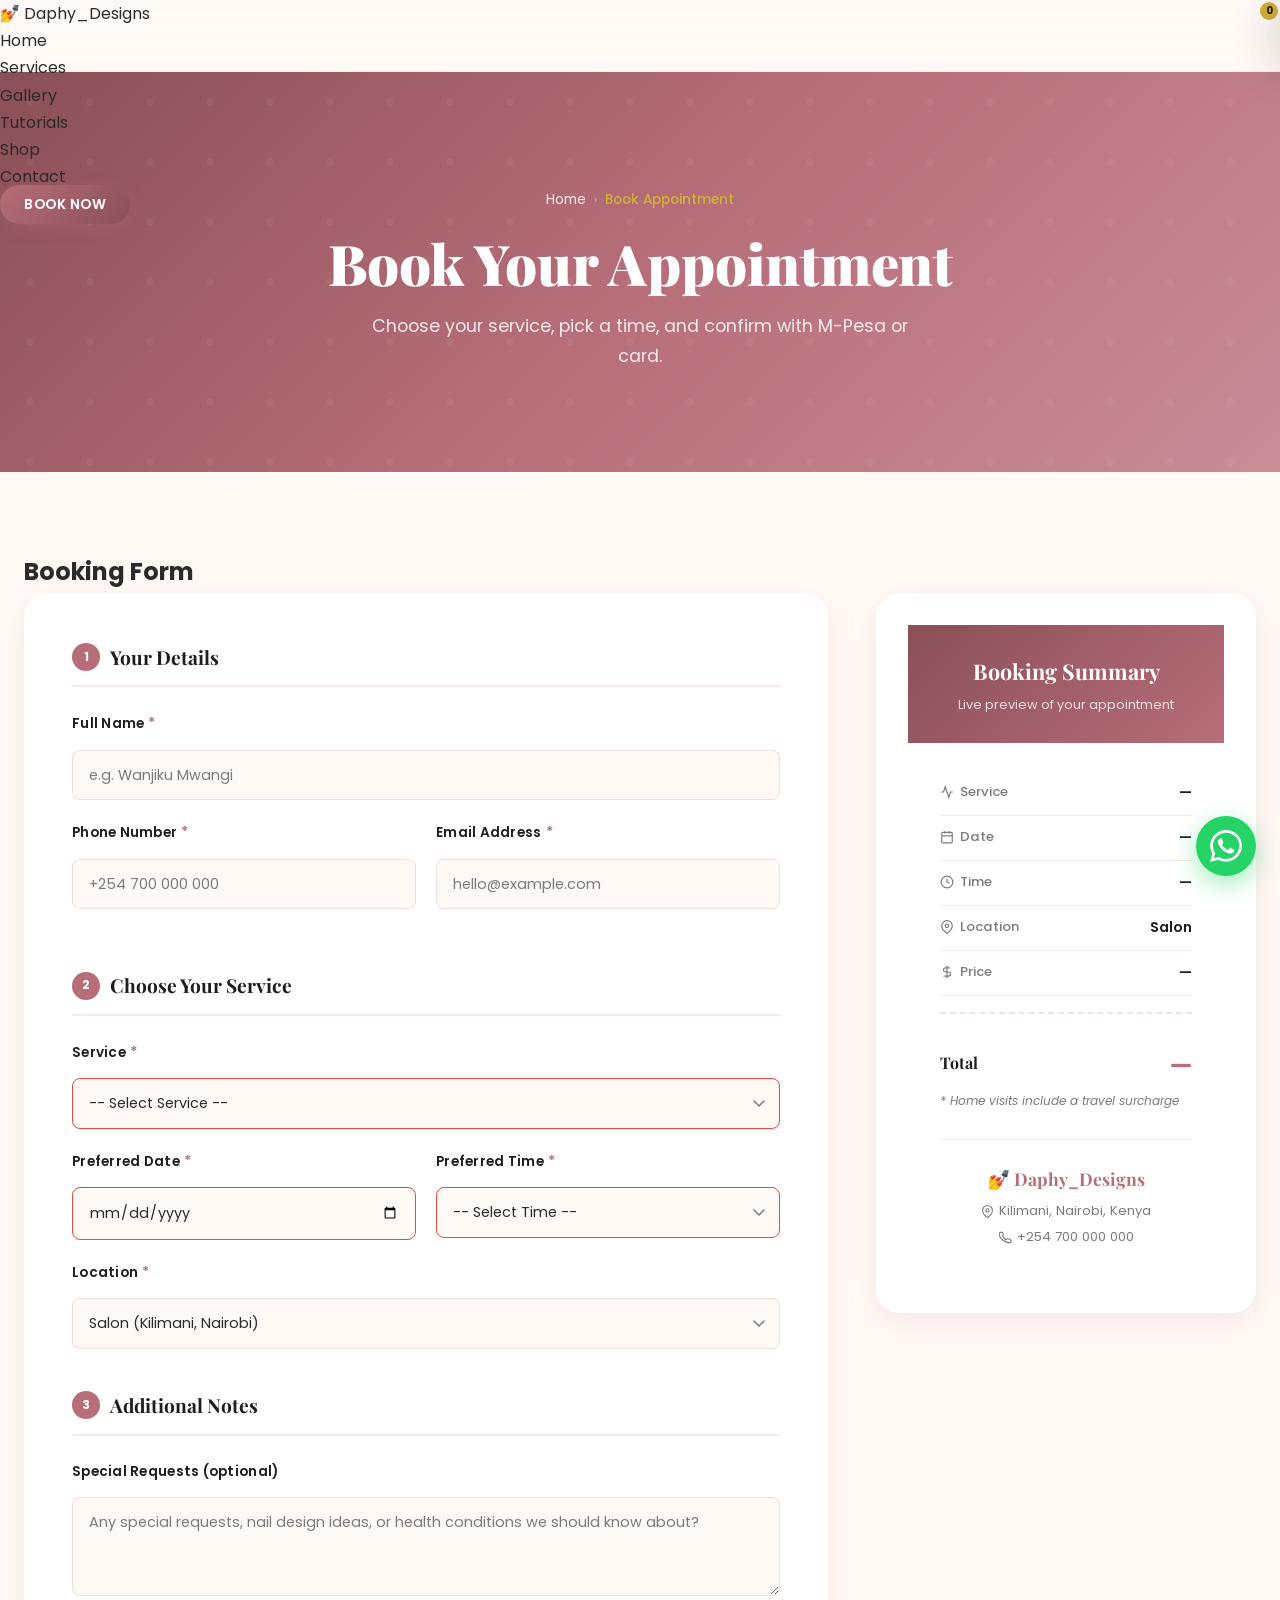
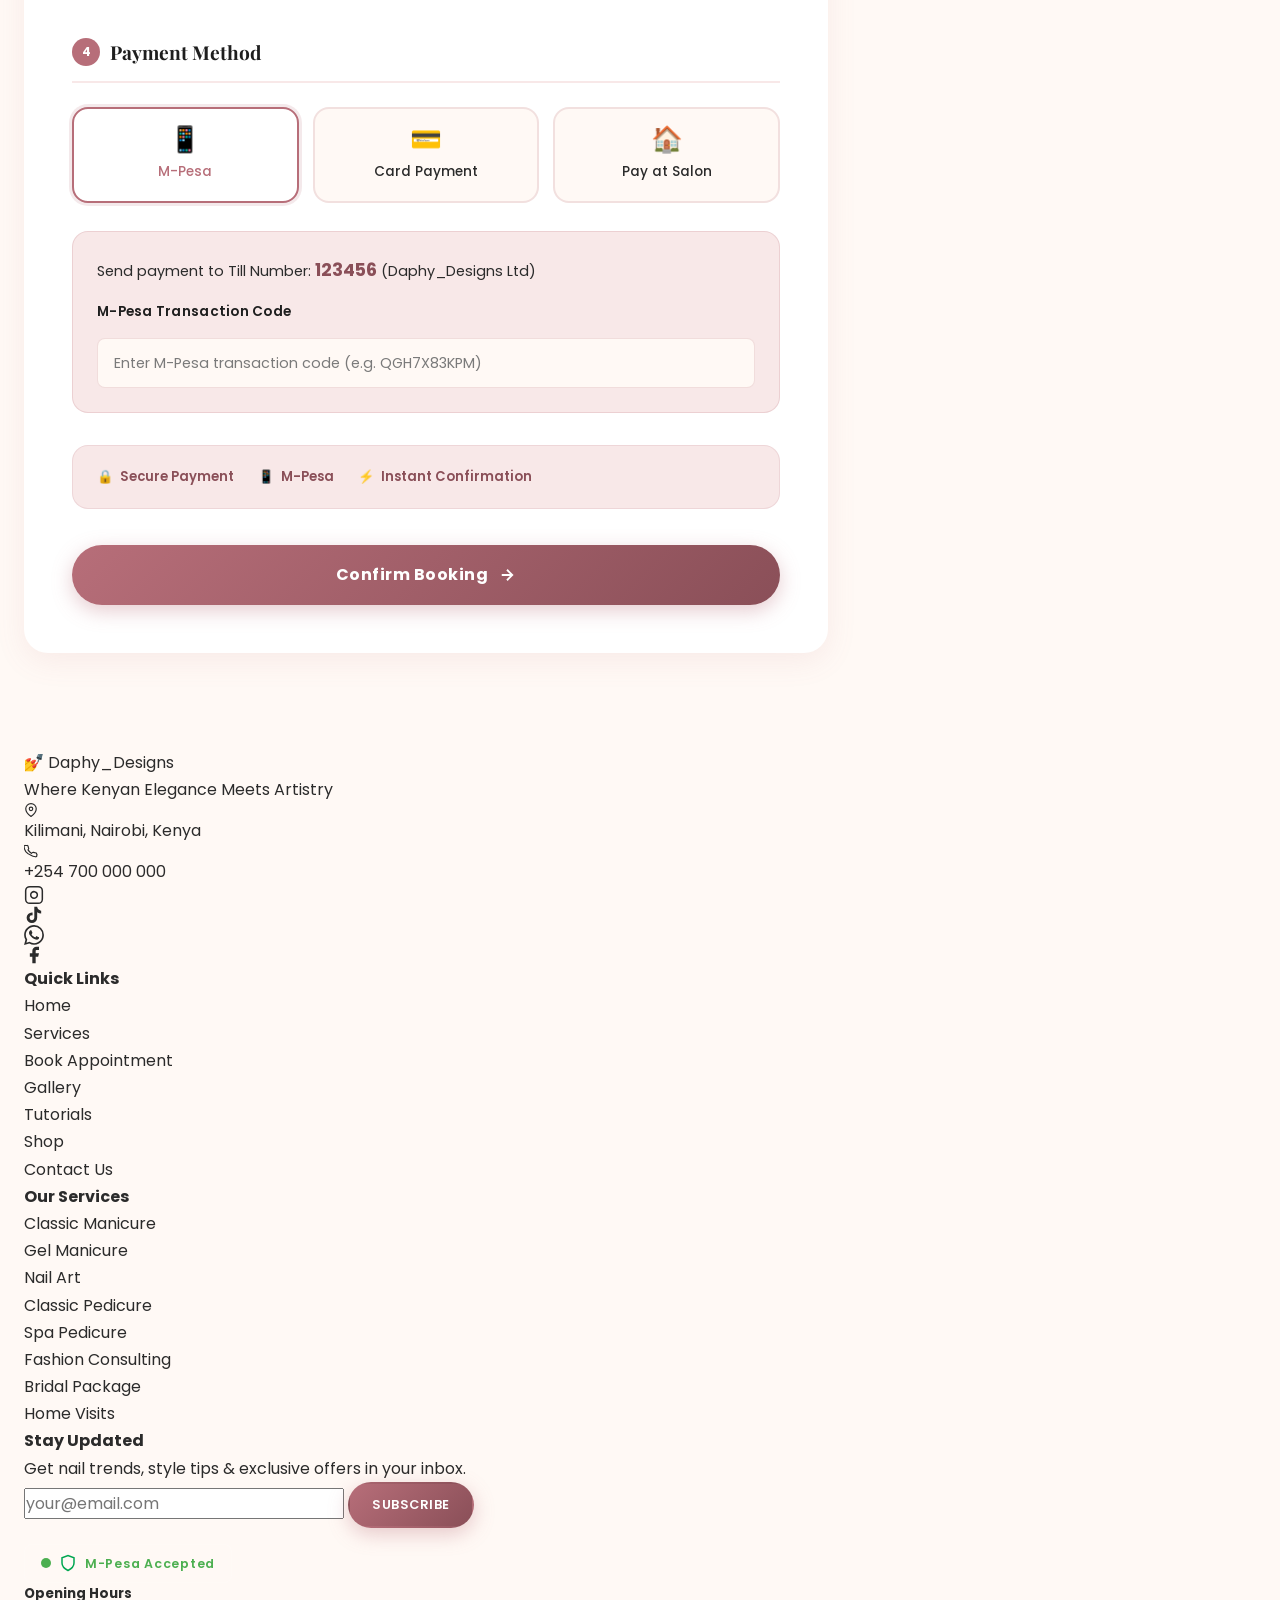
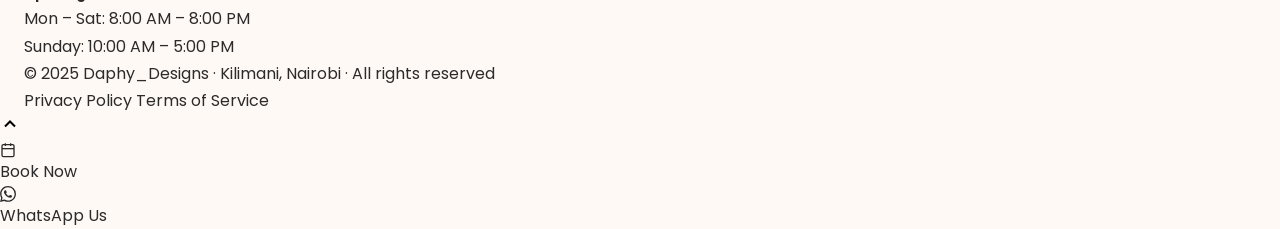
==== booking.html @ ded635c7 "feat: add booking.html with form, payment toggle, live summary, and success modal" ====
<!DOCTYPE html>
<html lang="en">
<head>
  <meta charset="UTF-8" />
  <meta name="viewport" content="width=device-width, initial-scale=1.0" />
  <title>Book Appointment | Daphy_Designs — Nairobi Nail Art & Fashion</title>

  <!-- Open Graph -->
  <meta property="og:title" content="Book Appointment | Daphy_Designs" />
  <meta property="og:description" content="Book your manicure, pedicure, nail art, or fashion consultation at Daphy_Designs in Kilimani, Nairobi. Pay securely via M-Pesa or card." />
  <meta property="og:image" content="https://images.pexels.com/photos/3993449/pexels-photo-3993449.jpeg?auto=compress&cs=tinysrgb&w=1200" />
  <meta property="og:type" content="website" />

  <!-- Google Fonts -->
  <link rel="preconnect" href="https://fonts.googleapis.com" />
  <link rel="preconnect" href="https://fonts.gstatic.com" crossorigin />
  <link href="https://fonts.googleapis.com/css2?family=Playfair+Display:wght@400;700;900&family=Poppins:wght@300;400;500;600;700&display=swap" rel="stylesheet" />

  <!-- Shared stylesheet -->
  <link rel="stylesheet" href="css/styles.css" />

  <style>
    /* ─── Page-specific styles ─────────────────────────────── */

    /* PAGE HERO */
    .page-hero {
      background: linear-gradient(135deg, var(--primary-dark) 0%, var(--primary) 50%, #C98D97 100%);
      padding: 96px 0 80px;
      text-align: center;
      position: relative;
      overflow: hidden;
    }
    .page-hero::before {
      content: '';
      position: absolute;
      inset: 0;
      background: url("data:image/svg+xml,%3Csvg width='60' height='60' viewBox='0 0 60 60' xmlns='http://www.w3.org/2000/svg'%3E%3Cg fill='none' fill-rule='evenodd'%3E%3Cg fill='%23ffffff' fill-opacity='0.04'%3E%3Ccircle cx='30' cy='30' r='4'/%3E%3C/g%3E%3C/g%3E%3C/svg%3E");
      pointer-events: none;
    }
    .page-hero-inner {
      position: relative;
      z-index: 1;
    }
    .breadcrumb {
      display: flex;
      align-items: center;
      justify-content: center;
      gap: 8px;
      font-family: 'Poppins', sans-serif;
      font-size: 0.85rem;
      color: rgba(255,255,255,0.75);
      margin-bottom: 20px;
    }
    .breadcrumb a {
      color: rgba(255,255,255,0.85);
      text-decoration: none;
      transition: color 0.3s ease;
    }
    .breadcrumb a:hover { color: var(--accent); }
    .breadcrumb-sep {
      color: rgba(255,255,255,0.45);
      font-size: 0.75rem;
    }
    .breadcrumb-current { color: var(--accent); font-weight: 500; }
    .page-hero h1 {
      font-family: 'Playfair Display', serif;
      font-size: clamp(2rem, 5vw, 3.5rem);
      font-weight: 900;
      color: var(--white);
      margin: 0 0 16px;
      line-height: 1.15;
    }
    .page-hero-sub {
      font-family: 'Poppins', sans-serif;
      font-size: clamp(0.95rem, 2vw, 1.1rem);
      color: rgba(255,255,255,0.85);
      max-width: 560px;
      margin: 0 auto;
      line-height: 1.7;
    }

    /* BOOKING SECTION */
    #booking {
      padding: 80px 0 96px;
      background: var(--cream);
    }
    .booking-grid {
      display: grid;
      grid-template-columns: 1fr 380px;
      gap: 48px;
      align-items: start;
    }
    @media (max-width: 1024px) {
      .booking-grid { grid-template-columns: 1fr; gap: 40px; }
    }

    /* FORM CARD */
    .form-card {
      background: var(--white);
      border-radius: var(--radius-lg);
      padding: 48px;
      box-shadow: 0 8px 30px rgba(183,110,121,0.10);
    }
    @media (max-width: 640px) {
      .form-card { padding: 28px 20px; }
    }

    /* FIELDSETS */
    .booking-fieldset {
      border: none;
      padding: 0;
      margin: 0 0 40px;
    }
    .booking-fieldset:last-of-type { margin-bottom: 0; }
    .fieldset-legend {
      display: flex;
      align-items: center;
      gap: 10px;
      font-family: 'Playfair Display', serif;
      font-size: 1.2rem;
      font-weight: 700;
      color: var(--charcoal);
      margin-bottom: 24px;
      padding-bottom: 12px;
      border-bottom: 2px solid var(--blush);
      width: 100%;
    }
    .fieldset-legend-num {
      display: inline-flex;
      align-items: center;
      justify-content: center;
      width: 28px;
      height: 28px;
      background: var(--primary);
      color: var(--white);
      font-family: 'Poppins', sans-serif;
      font-size: 0.75rem;
      font-weight: 700;
      border-radius: 50%;
      flex-shrink: 0;
    }

    /* FORM GROUPS */
    .form-row {
      display: grid;
      grid-template-columns: 1fr 1fr;
      gap: 20px;
    }
    @media (max-width: 560px) {
      .form-row { grid-template-columns: 1fr; }
    }
    .form-group {
      display: flex;
      flex-direction: column;
      gap: 6px;
      margin-bottom: 20px;
    }
    .form-group:last-child { margin-bottom: 0; }
    .form-label {
      font-family: 'Poppins', sans-serif;
      font-size: 0.85rem;
      font-weight: 600;
      color: var(--charcoal);
      display: flex;
      align-items: center;
      gap: 4px;
    }
    .form-label .required-star {
      color: var(--primary);
      font-size: 0.9rem;
    }
    .form-input,
    .form-select,
    .form-textarea {
      font-family: 'Poppins', sans-serif;
      font-size: 0.9rem;
      color: var(--text);
      background: var(--cream);
      border: 1.5px solid rgba(183,110,121,0.20);
      border-radius: var(--radius-sm);
      padding: 12px 16px;
      transition: border-color 0.3s ease, box-shadow 0.3s ease, background 0.3s ease;
      width: 100%;
      outline: none;
      appearance: none;
      -webkit-appearance: none;
    }
    .form-input::placeholder,
    .form-textarea::placeholder { color: var(--muted); }
    .form-input:focus,
    .form-select:focus,
    .form-textarea:focus {
      border-color: var(--primary);
      background: var(--white);
      box-shadow: 0 0 0 3px rgba(183,110,121,0.15);
    }
    .form-input:invalid:not(:placeholder-shown),
    .form-select:invalid:not(:placeholder-shown) {
      border-color: #e74c3c;
    }
    .form-select {
      background-image: url("data:image/svg+xml,%3Csvg xmlns='http://www.w3.org/2000/svg' width='12' height='8' viewBox='0 0 12 8'%3E%3Cpath d='M1 1l5 5 5-5' stroke='%237A7A7A' stroke-width='1.5' fill='none' stroke-linecap='round'/%3E%3C/svg%3E");
      background-repeat: no-repeat;
      background-position: right 14px center;
      padding-right: 40px;
      cursor: pointer;
    }
    .form-textarea { resize: vertical; min-height: 96px; }

    /* PAYMENT OPTIONS */
    .payment-options {
      display: grid;
      grid-template-columns: repeat(3, 1fr);
      gap: 14px;
      margin-bottom: 28px;
    }
    @media (max-width: 480px) {
      .payment-options { grid-template-columns: 1fr; }
    }
    .payment-option {
      position: relative;
    }
    .payment-option input[type="radio"] {
      position: absolute;
      opacity: 0;
      width: 0;
      height: 0;
    }
    .payment-label {
      display: flex;
      flex-direction: column;
      align-items: center;
      justify-content: center;
      gap: 8px;
      padding: 18px 12px;
      background: var(--cream);
      border: 2px solid rgba(183,110,121,0.18);
      border-radius: var(--radius);
      cursor: pointer;
      transition: border-color 0.3s ease, background 0.3s ease, box-shadow 0.3s ease;
      font-family: 'Poppins', sans-serif;
      font-size: 0.85rem;
      font-weight: 500;
      color: var(--text);
      text-align: center;
      user-select: none;
    }
    .payment-label .pay-icon { font-size: 1.6rem; line-height: 1; }
    .payment-option input[type="radio"]:checked + .payment-label {
      border-color: var(--primary);
      background: var(--white);
      box-shadow: 0 0 0 3px rgba(183,110,121,0.15);
      color: var(--primary);
    }
    .payment-option input[type="radio"]:focus-visible + .payment-label {
      outline: 2px solid var(--accent);
      outline-offset: 2px;
    }
    .payment-label:hover {
      border-color: var(--primary);
      background: var(--white);
    }

    /* PAYMENT DETAILS */
    .payment-details-box {
      background: var(--blush);
      border: 1.5px solid rgba(183,110,121,0.20);
      border-radius: var(--radius);
      padding: 24px;
      margin-top: 4px;
      transition: opacity 0.3s ease;
    }
    .payment-details-box[hidden] { display: none; }
    .mpesa-till {
      font-family: 'Poppins', sans-serif;
      font-size: 0.9rem;
      color: var(--text);
      margin: 0 0 16px;
      line-height: 1.6;
    }
    .mpesa-till strong {
      font-size: 1.1rem;
      color: var(--primary-dark);
      font-weight: 700;
    }
    .card-row {
      display: grid;
      grid-template-columns: 1fr 1fr;
      gap: 16px;
      margin-top: 16px;
    }
    @media (max-width: 480px) {
      .card-row { grid-template-columns: 1fr; }
    }

    /* TRUST BADGES */
    .trust-badges-row {
      display: flex;
      align-items: center;
      gap: 24px;
      flex-wrap: wrap;
      margin: 32px 0 36px;
      padding: 20px 24px;
      background: var(--blush);
      border-radius: var(--radius);
      border: 1px solid rgba(183,110,121,0.15);
    }
    .trust-badge-item {
      display: flex;
      align-items: center;
      gap: 7px;
      font-family: 'Poppins', sans-serif;
      font-size: 0.82rem;
      font-weight: 600;
      color: var(--primary-dark);
    }

    /* SUBMIT BUTTON */
    .btn-large {
      width: 100%;
      padding: 16px 32px;
      font-size: 1rem;
      font-weight: 700;
      display: flex;
      align-items: center;
      justify-content: center;
      gap: 10px;
      border: none;
      border-radius: var(--radius-full);
      background: linear-gradient(135deg, var(--primary) 0%, var(--primary-dark) 100%);
      color: var(--white);
      font-family: 'Poppins', sans-serif;
      cursor: pointer;
      transition: transform 0.3s ease, box-shadow 0.3s ease, opacity 0.3s ease;
      letter-spacing: 0.03em;
    }
    .btn-large:hover {
      transform: translateY(-3px);
      box-shadow: 0 12px 30px rgba(183,110,121,0.40);
    }
    .btn-large:active { transform: translateY(-1px); }
    .btn-large.loading {
      opacity: 0.75;
      pointer-events: none;
    }
    .btn-large .spinner {
      width: 18px;
      height: 18px;
      border: 2px solid rgba(255,255,255,0.4);
      border-top-color: var(--white);
      border-radius: 50%;
      animation: spin 0.7s linear infinite;
      display: none;
    }
    .btn-large.loading .spinner { display: block; }
    .btn-large.loading .btn-text { opacity: 0.85; }
    @keyframes spin { to { transform: rotate(360deg); } }

    /* BOOKING SUMMARY CARD */
    .booking-summary {
      background: var(--white);
      border-radius: var(--radius-lg);
      overflow: hidden;
      box-shadow: 0 8px 30px rgba(183,110,121,0.12);
    }
    .booking-summary.sticky {
      position: sticky;
      top: 100px;
    }
    .summary-header {
      background: linear-gradient(135deg, var(--primary-dark), var(--primary));
      padding: 28px 32px;
      text-align: center;
    }
    .summary-header-title {
      font-family: 'Playfair Display', serif;
      font-size: 1.35rem;
      font-weight: 700;
      color: var(--white);
      margin: 0 0 4px;
    }
    .summary-header-sub {
      font-family: 'Poppins', sans-serif;
      font-size: 0.8rem;
      color: rgba(255,255,255,0.8);
      margin: 0;
    }
    .summary-body {
      padding: 28px 32px;
    }
    .summary-row {
      display: flex;
      align-items: flex-start;
      justify-content: space-between;
      gap: 12px;
      padding: 10px 0;
      border-bottom: 1px solid var(--blush);
    }
    .summary-row:last-of-type { border-bottom: none; }
    .summary-key {
      font-family: 'Poppins', sans-serif;
      font-size: 0.82rem;
      font-weight: 500;
      color: var(--muted);
      display: flex;
      align-items: center;
      gap: 6px;
      flex-shrink: 0;
    }
    .summary-val {
      font-family: 'Poppins', sans-serif;
      font-size: 0.88rem;
      font-weight: 600;
      color: var(--charcoal);
      text-align: right;
    }
    .summary-divider {
      border: none;
      border-top: 2px dashed rgba(183,110,121,0.20);
      margin: 16px 0;
    }
    .summary-total-row {
      display: flex;
      align-items: center;
      justify-content: space-between;
      gap: 12px;
      padding: 12px 0 0;
    }
    .summary-total-label {
      font-family: 'Playfair Display', serif;
      font-size: 1rem;
      font-weight: 700;
      color: var(--charcoal);
    }
    .summary-total-amount {
      font-family: 'Playfair Display', serif;
      font-size: 1.5rem;
      font-weight: 900;
      color: var(--primary);
    }
    .summary-note {
      font-family: 'Poppins', sans-serif;
      font-size: 0.75rem;
      color: var(--muted);
      margin: 8px 0 0;
      font-style: italic;
    }
    .summary-brand-block {
      margin-top: 28px;
      padding-top: 24px;
      border-top: 1px solid var(--blush);
      text-align: center;
    }
    .summary-brand-name {
      font-family: 'Playfair Display', serif;
      font-size: 1.1rem;
      font-weight: 700;
      color: var(--primary);
      display: block;
      margin-bottom: 6px;
    }
    .summary-brand-detail {
      font-family: 'Poppins', sans-serif;
      font-size: 0.82rem;
      color: var(--muted);
      display: flex;
      align-items: center;
      justify-content: center;
      gap: 5px;
      margin-bottom: 4px;
    }

    /* SUCCESS MODAL */
    .modal-overlay {
      position: fixed;
      inset: 0;
      background: rgba(30,30,30,0.65);
      backdrop-filter: blur(6px);
      z-index: 9000;
      display: flex;
      align-items: center;
      justify-content: center;
      padding: 24px;
      opacity: 0;
      pointer-events: none;
      transition: opacity 0.3s ease;
    }
    .modal-overlay.active {
      opacity: 1;
      pointer-events: auto;
    }
    .modal-card {
      background: var(--white);
      border-radius: var(--radius-lg);
      padding: 56px 48px;
      max-width: 480px;
      width: 100%;
      text-align: center;
      position: relative;
      box-shadow: 0 24px 60px rgba(0,0,0,0.18);
      transform: scale(0.9) translateY(20px);
      transition: transform 0.35s cubic-bezier(0.34, 1.56, 0.64, 1);
    }
    .modal-overlay.active .modal-card {
      transform: scale(1) translateY(0);
    }
    @media (max-width: 540px) {
      .modal-card { padding: 40px 24px; }
    }
    .modal-checkmark {
      width: 72px;
      height: 72px;
      margin: 0 auto 24px;
      display: block;
    }
    .modal-title {
      font-family: 'Playfair Display', serif;
      font-size: 1.8rem;
      font-weight: 900;
      color: var(--charcoal);
      margin: 0 0 16px;
    }
    .modal-text {
      font-family: 'Poppins', sans-serif;
      font-size: 0.95rem;
      color: var(--muted);
      line-height: 1.7;
      margin-bottom: 12px;
    }
    .modal-text-accent {
      font-family: 'Poppins', sans-serif;
      font-size: 0.88rem;
      color: var(--primary-dark);
      background: var(--blush);
      border-radius: var(--radius-sm);
      padding: 12px 16px;
      margin-bottom: 32px;
      line-height: 1.6;
    }
    .modal-actions {
      display: flex;
      flex-direction: column;
      gap: 12px;
    }
    .modal-btn-primary {
      display: inline-block;
      background: linear-gradient(135deg, var(--primary), var(--primary-dark));
      color: var(--white);
      font-family: 'Poppins', sans-serif;
      font-size: 0.95rem;
      font-weight: 600;
      padding: 14px 32px;
      border-radius: var(--radius-full);
      text-decoration: none;
      transition: transform 0.3s ease, box-shadow 0.3s ease;
    }
    .modal-btn-primary:hover {
      transform: translateY(-2px);
      box-shadow: 0 8px 20px rgba(183,110,121,0.35);
    }
    .modal-close-btn {
      background: none;
      border: 1.5px solid rgba(183,110,121,0.25);
      color: var(--muted);
      font-family: 'Poppins', sans-serif;
      font-size: 0.9rem;
      font-weight: 500;
      padding: 12px 24px;
      border-radius: var(--radius-full);
      cursor: pointer;
      transition: border-color 0.3s ease, color 0.3s ease;
    }
    .modal-close-btn:hover {
      border-color: var(--primary);
      color: var(--primary);
    }
    .modal-x-btn {
      position: absolute;
      top: 16px;
      right: 16px;
      background: var(--blush);
      border: none;
      width: 36px;
      height: 36px;
      border-radius: 50%;
      display: flex;
      align-items: center;
      justify-content: center;
      cursor: pointer;
      color: var(--muted);
      font-size: 1rem;
      transition: background 0.3s ease, color 0.3s ease;
    }
    .modal-x-btn:hover { background: var(--primary); color: var(--white); }
  </style>
</head>
<body>

  <!-- ════════════════════════════════════════════
       SHARED NAVBAR
  ════════════════════════════════════════════ -->
  <header id="main-header">
    <nav class="navbar">
      <a href="index.html" class="nav-logo">💅 Daphy_Designs</a>

      <ul class="nav-links">
        <li><a href="index.html">Home</a></li>
        <li><a href="services.html">Services</a></li>
        <li><a href="gallery.html">Gallery</a></li>
        <li><a href="tutorials.html">Tutorials</a></li>
        <li>
          <a href="shop.html">Shop
            <span class="cart-badge" id="cart-count">0</span>
          </a>
        </li>
        <li><a href="contact.html">Contact</a></li>
      </ul>

      <div class="nav-actions">
        <a href="booking.html" class="btn-book btn-primary active">Book Now</a>
        <button class="hamburger" aria-label="Open menu" aria-expanded="false">
          <span></span><span></span><span></span>
        </button>
      </div>

      <!-- Mobile drawer -->
      <div class="nav-drawer" role="dialog" aria-label="Navigation menu">
        <button class="drawer-close" aria-label="Close menu">✕</button>
        <ul class="drawer-links">
          <li><a href="index.html">Home</a></li>
          <li><a href="services.html">Services</a></li>
          <li><a href="gallery.html">Gallery</a></li>
          <li><a href="tutorials.html">Tutorials</a></li>
          <li><a href="shop.html">Shop</a></li>
          <li><a href="contact.html">Contact</a></li>
          <li><a href="booking.html" class="drawer-book-btn active">Book Now</a></li>
        </ul>
      </div>
      <div class="nav-overlay"></div>
    </nav>
  </header>

  <main>

    <!-- ════════════════════════════════════════════
         1. PAGE HERO
    ════════════════════════════════════════════ -->
    <section class="page-hero" aria-label="Booking page header">
      <div class="container page-hero-inner">

        <!-- Breadcrumb -->
        <nav class="breadcrumb" aria-label="Breadcrumb">
          <a href="index.html">Home</a>
          <span class="breadcrumb-sep" aria-hidden="true">›</span>
          <span class="breadcrumb-current" aria-current="page">Book Appointment</span>
        </nav>

        <h1>Book Your Appointment</h1>
        <p class="page-hero-sub">
          Choose your service, pick a time, and confirm with M-Pesa or card.
        </p>

      </div>
    </section>

    <!-- ════════════════════════════════════════════
         2. BOOKING SECTION
    ════════════════════════════════════════════ -->
    <section id="booking" aria-labelledby="booking-heading">
      <div class="container">
        <h2 id="booking-heading" class="visually-hidden">Booking Form</h2>

        <div class="booking-grid">

          <!-- ── LEFT: BOOKING FORM ─────────────────── -->
          <div class="form-card">
            <form id="booking-form" action="#" method="POST" novalidate>

              <!-- FIELDSET 1: Your Details -->
              <fieldset class="booking-fieldset">
                <legend class="fieldset-legend">
                  <span class="fieldset-legend-num" aria-hidden="true">1</span>
                  Your Details
                </legend>

                <div class="form-group">
                  <label class="form-label" for="name">
                    Full Name <span class="required-star" aria-hidden="true">*</span>
                  </label>
                  <input
                    type="text"
                    id="name"
                    name="name"
                    class="form-input"
                    required
                    placeholder="e.g. Wanjiku Mwangi"
                    autocomplete="name"
                  />
                </div>

                <div class="form-row">
                  <div class="form-group">
                    <label class="form-label" for="phone">
                      Phone Number <span class="required-star" aria-hidden="true">*</span>
                    </label>
                    <input
                      type="tel"
                      id="phone"
                      name="phone"
                      class="form-input"
                      required
                      placeholder="+254 700 000 000"
                      autocomplete="tel"
                      pattern="[+]?[0-9\s\-()]{9,15}"
                    />
                  </div>

                  <div class="form-group">
                    <label class="form-label" for="email">
                      Email Address <span class="required-star" aria-hidden="true">*</span>
                    </label>
                    <input
                      type="email"
                      id="email"
                      name="email"
                      class="form-input"
                      required
                      placeholder="hello@example.com"
                      autocomplete="email"
                    />
                  </div>
                </div>
              </fieldset>

              <!-- FIELDSET 2: Choose Your Service -->
              <fieldset class="booking-fieldset">
                <legend class="fieldset-legend">
                  <span class="fieldset-legend-num" aria-hidden="true">2</span>
                  Choose Your Service
                </legend>

                <div class="form-group">
                  <label class="form-label" for="service">
                    Service <span class="required-star" aria-hidden="true">*</span>
                  </label>
                  <select id="service" name="service" class="form-select" required>
                    <option value="" disabled selected>-- Select Service --</option>
                    <option value="classic-mani" data-price="1500">Classic Manicure (KES 1,500)</option>
                    <option value="gel-mani" data-price="2500">Gel Manicure (KES 2,500)</option>
                    <option value="nail-art" data-price="3000">Nail Art (KES 3,000+)</option>
                    <option value="classic-pedi" data-price="2000">Classic Pedicure (KES 2,000)</option>
                    <option value="spa-pedi" data-price="3500">Spa Pedicure (KES 3,500)</option>
                    <option value="fashion-consult" data-price="5000">Fashion Consultation (KES 5,000)</option>
                  </select>
                </div>

                <div class="form-row">
                  <div class="form-group">
                    <label class="form-label" for="booking-date">
                      Preferred Date <span class="required-star" aria-hidden="true">*</span>
                    </label>
                    <input
                      type="date"
                      id="booking-date"
                      name="booking-date"
                      class="form-input"
                      required
                    />
                  </div>

                  <div class="form-group">
                    <label class="form-label" for="booking-time">
                      Preferred Time <span class="required-star" aria-hidden="true">*</span>
                    </label>
                    <select id="booking-time" name="booking-time" class="form-select" required>
                      <option value="" disabled selected>-- Select Time --</option>
                      <option value="9:00 AM">9:00 AM</option>
                      <option value="10:00 AM">10:00 AM</option>
                      <option value="11:00 AM">11:00 AM</option>
                      <option value="12:00 PM">12:00 PM</option>
                      <option value="1:00 PM">1:00 PM</option>
                      <option value="2:00 PM">2:00 PM</option>
                      <option value="3:00 PM">3:00 PM</option>
                      <option value="4:00 PM">4:00 PM</option>
                      <option value="5:00 PM">5:00 PM</option>
                    </select>
                  </div>
                </div>

                <div class="form-group">
                  <label class="form-label" for="location">
                    Location <span class="required-star" aria-hidden="true">*</span>
                  </label>
                  <select id="location" name="location" class="form-select" required>
                    <option value="salon" selected>Salon (Kilimani, Nairobi)</option>
                    <option value="home">Home Visit (Surcharge applies)</option>
                  </select>
                </div>
              </fieldset>

              <!-- FIELDSET 3: Additional Notes -->
              <fieldset class="booking-fieldset">
                <legend class="fieldset-legend">
                  <span class="fieldset-legend-num" aria-hidden="true">3</span>
                  Additional Notes
                </legend>

                <div class="form-group">
                  <label class="form-label" for="notes">Special Requests (optional)</label>
                  <textarea
                    id="notes"
                    name="notes"
                    class="form-textarea"
                    rows="3"
                    placeholder="Any special requests, nail design ideas, or health conditions we should know about?"
                  ></textarea>
                </div>
              </fieldset>

              <!-- FIELDSET 4: Payment Method -->
              <fieldset class="booking-fieldset">
                <legend class="fieldset-legend">
                  <span class="fieldset-legend-num" aria-hidden="true">4</span>
                  Payment Method
                </legend>

                <div class="payment-options" role="group" aria-label="Choose payment method">

                  <div class="payment-option">
                    <input
                      type="radio"
                      id="pay-mpesa"
                      name="payment-method"
                      value="mpesa"
                      checked
                    />
                    <label class="payment-label" for="pay-mpesa">
                      <span class="pay-icon" aria-hidden="true">📱</span>
                      M-Pesa
                    </label>
                  </div>

                  <div class="payment-option">
                    <input
                      type="radio"
                      id="pay-card"
                      name="payment-method"
                      value="card"
                    />
                    <label class="payment-label" for="pay-card">
                      <span class="pay-icon" aria-hidden="true">💳</span>
                      Card Payment
                    </label>
                  </div>

                  <div class="payment-option">
                    <input
                      type="radio"
                      id="pay-salon"
                      name="payment-method"
                      value="salon"
                    />
                    <label class="payment-label" for="pay-salon">
                      <span class="pay-icon" aria-hidden="true">🏠</span>
                      Pay at Salon
                    </label>
                  </div>

                </div>

                <!-- M-Pesa Details (visible by default) -->
                <div id="mpesa-details" class="payment-details-box" role="region" aria-label="M-Pesa payment details">
                  <p class="mpesa-till">
                    Send payment to Till Number: <strong>123456</strong> (Daphy_Designs Ltd)
                  </p>
                  <div class="form-group" style="margin-bottom: 0;">
                    <label class="form-label" for="mpesa-ref">M-Pesa Transaction Code</label>
                    <input
                      type="text"
                      id="mpesa-ref"
                      name="mpesa-ref"
                      class="form-input"
                      placeholder="Enter M-Pesa transaction code (e.g. QGH7X83KPM)"
                      autocomplete="off"
                    />
                  </div>
                </div>

                <!-- Card Details (hidden by default) -->
                <div id="card-details" class="payment-details-box" hidden role="region" aria-label="Card payment details">
                  <div class="form-group">
                    <label class="form-label" for="card-number">Card Number</label>
                    <input
                      type="text"
                      id="card-number"
                      name="card-number"
                      class="form-input"
                      placeholder="1234 5678 9012 3456"
                      maxlength="19"
                      autocomplete="cc-number"
                      inputmode="numeric"
                    />
                  </div>
                  <div class="card-row">
                    <div class="form-group" style="margin-bottom: 0;">
                      <label class="form-label" for="card-expiry">Expiry Date</label>
                      <input
                        type="text"
                        id="card-expiry"
                        name="card-expiry"
                        class="form-input"
                        placeholder="MM/YY"
                        maxlength="5"
                        autocomplete="cc-exp"
                        inputmode="numeric"
                      />
                    </div>
                    <div class="form-group" style="margin-bottom: 0;">
                      <label class="form-label" for="card-cvv">CVV</label>
                      <input
                        type="text"
                        id="card-cvv"
                        name="card-cvv"
                        class="form-input"
                        placeholder="CVV"
                        maxlength="4"
                        autocomplete="cc-csc"
                        inputmode="numeric"
                      />
                    </div>
                  </div>
                </div>

              </fieldset>

              <!-- TRUST BADGES -->
              <div class="trust-badges-row" aria-label="Payment security assurances">
                <div class="trust-badge-item">
                  <span aria-hidden="true">🔒</span>
                  Secure Payment
                </div>
                <div class="trust-badge-item">
                  <span aria-hidden="true">📱</span>
                  M-Pesa
                </div>
                <div class="trust-badge-item">
                  <span aria-hidden="true">⚡</span>
                  Instant Confirmation
                </div>
              </div>

              <!-- SUBMIT -->
              <button
                type="submit"
                id="submit-booking"
                class="btn-primary btn-large"
                aria-label="Confirm your booking"
              >
                <span class="btn-text">Confirm Booking</span>
                <div class="spinner" aria-hidden="true"></div>
                <svg width="18" height="18" viewBox="0 0 24 24" fill="none" stroke="currentColor" stroke-width="2.5" aria-hidden="true" class="btn-arrow"><path d="M5 12h14M12 5l7 7-7 7"/></svg>
              </button>

            </form>
          </div><!-- /form-card -->

          <!-- ── RIGHT: BOOKING SUMMARY ─────────────── -->
          <aside class="booking-summary sticky" aria-label="Booking summary">
            <div class="summary-header">
              <p class="summary-header-title">Booking Summary</p>
              <p class="summary-header-sub">Live preview of your appointment</p>
            </div>

            <div class="summary-body">

              <div class="summary-row">
                <span class="summary-key">
                  <svg width="14" height="14" viewBox="0 0 24 24" fill="none" stroke="currentColor" stroke-width="2" aria-hidden="true"><polyline points="22 12 18 12 15 21 9 3 6 12 2 12"/></svg>
                  Service
                </span>
                <span class="summary-val" id="summary-service">Not selected</span>
              </div>

              <div class="summary-row">
                <span class="summary-key">
                  <svg width="14" height="14" viewBox="0 0 24 24" fill="none" stroke="currentColor" stroke-width="2" aria-hidden="true"><rect x="3" y="4" width="18" height="18" rx="2" ry="2"/><line x1="16" y1="2" x2="16" y2="6"/><line x1="8" y1="2" x2="8" y2="6"/><line x1="3" y1="10" x2="21" y2="10"/></svg>
                  Date
                </span>
                <span class="summary-val" id="summary-date">Not selected</span>
              </div>

              <div class="summary-row">
                <span class="summary-key">
                  <svg width="14" height="14" viewBox="0 0 24 24" fill="none" stroke="currentColor" stroke-width="2" aria-hidden="true"><circle cx="12" cy="12" r="10"/><polyline points="12 6 12 12 16 14"/></svg>
                  Time
                </span>
                <span class="summary-val" id="summary-time">Not selected</span>
              </div>

              <div class="summary-row">
                <span class="summary-key">
                  <svg width="14" height="14" viewBox="0 0 24 24" fill="none" stroke="currentColor" stroke-width="2" aria-hidden="true"><path d="M21 10c0 7-9 13-9 13s-9-6-9-13a9 9 0 0118 0z"/><circle cx="12" cy="10" r="3"/></svg>
                  Location
                </span>
                <span class="summary-val" id="summary-location">Salon</span>
              </div>

              <div class="summary-row">
                <span class="summary-key">
                  <svg width="14" height="14" viewBox="0 0 24 24" fill="none" stroke="currentColor" stroke-width="2" aria-hidden="true"><line x1="12" y1="1" x2="12" y2="23"/><path d="M17 5H9.5a3.5 3.5 0 000 7h5a3.5 3.5 0 010 7H6"/></svg>
                  Price
                </span>
                <span class="summary-val" id="summary-price">KES 0</span>
              </div>

              <hr class="summary-divider" />

              <div class="summary-total-row">
                <span class="summary-total-label">Total</span>
                <strong class="summary-total-amount" id="summary-total">KES 0</strong>
              </div>
              <p class="summary-note">* Home visits include a travel surcharge</p>

              <!-- Brand block -->
              <div class="summary-brand-block">
                <span class="summary-brand-name">💅 Daphy_Designs</span>
                <p class="summary-brand-detail">
                  <svg width="13" height="13" viewBox="0 0 24 24" fill="none" stroke="currentColor" stroke-width="2" aria-hidden="true"><path d="M21 10c0 7-9 13-9 13s-9-6-9-13a9 9 0 0118 0z"/><circle cx="12" cy="10" r="3"/></svg>
                  Kilimani, Nairobi, Kenya
                </p>
                <p class="summary-brand-detail">
                  <svg width="13" height="13" viewBox="0 0 24 24" fill="none" stroke="currentColor" stroke-width="2" aria-hidden="true"><path d="M22 16.92v3a2 2 0 01-2.18 2 19.79 19.79 0 01-8.63-3.07A19.5 19.5 0 013.07 13.13a19.79 19.79 0 01-3.07-8.67A2 2 0 012.18 2.5h3a2 2 0 012 1.72c.127.96.361 1.903.7 2.81a2 2 0 01-.45 2.11L6.91 10.09a16 16 0 006 6l1.27-1.27a2 2 0 012.11-.45c.907.339 1.85.573 2.81.7A2 2 0 0121.5 17l1.42 1.42"/></svg>
                  +254 700 000 000
                </p>
              </div>

            </div>
          </aside><!-- /booking-summary -->

        </div><!-- /booking-grid -->

      </div>
    </section>

  </main>

  <!-- ════════════════════════════════════════════
       3. SUCCESS MODAL
  ════════════════════════════════════════════ -->
  <div
    id="success-modal"
    class="modal-overlay"
    role="dialog"
    aria-modal="true"
    aria-labelledby="modal-title"
    aria-hidden="true"
  >
    <div class="modal-card">

      <!-- X close -->
      <button class="modal-x-btn" id="modal-x-close" aria-label="Close confirmation dialog">✕</button>

      <!-- Checkmark SVG -->
      <svg class="modal-checkmark" viewBox="0 0 72 72" fill="none" xmlns="http://www.w3.org/2000/svg" role="img" aria-label="Success checkmark">
        <circle cx="36" cy="36" r="36" fill="#22C55E" opacity="0.12"/>
        <circle cx="36" cy="36" r="28" fill="#22C55E" opacity="0.18"/>
        <circle cx="36" cy="36" r="20" fill="#22C55E"/>
        <polyline points="24,36 32,44 48,28" stroke="white" stroke-width="3.5" stroke-linecap="round" stroke-linejoin="round" fill="none"/>
      </svg>

      <h2 class="modal-title" id="modal-title">Booking Confirmed! 🎉</h2>

      <p class="modal-text">
        We've received your booking and will send a confirmation to your phone and email shortly.
      </p>

      <p class="modal-text-accent">
        Your appointment details will be confirmed via SMS and WhatsApp within 15 minutes.
      </p>

      <div class="modal-actions">
        <a href="index.html" class="modal-btn-primary">Return Home</a>
        <button class="modal-close-btn" id="modal-close-btn" type="button">Close</button>
      </div>

    </div>
  </div>

  <!-- ════════════════════════════════════════════
       SHARED FOOTER
  ════════════════════════════════════════════ -->
  <footer class="site-footer" role="contentinfo">
    <div class="container">
      <div class="footer-grid">

        <!-- Column 1: Brand -->
        <div class="footer-col footer-brand">
          <a href="index.html" class="footer-logo">💅 Daphy_Designs</a>
          <p class="footer-tagline">Where Kenyan Elegance Meets Artistry</p>
          <p class="footer-address">
            <svg width="14" height="14" viewBox="0 0 24 24" fill="none" stroke="currentColor" stroke-width="2" aria-hidden="true"><path d="M21 10c0 7-9 13-9 13s-9-6-9-13a9 9 0 0118 0z"/><circle cx="12" cy="10" r="3"/></svg>
            Kilimani, Nairobi, Kenya
          </p>
          <p class="footer-phone">
            <svg width="14" height="14" viewBox="0 0 24 24" fill="none" stroke="currentColor" stroke-width="2" aria-hidden="true"><path d="M22 16.92v3a2 2 0 01-2.18 2 19.79 19.79 0 01-8.63-3.07A19.5 19.5 0 013.07 13.13a19.79 19.79 0 01-3.07-8.67A2 2 0 012.18 2.5h3a2 2 0 012 1.72c.127.96.361 1.903.7 2.81a2 2 0 01-.45 2.11L6.91 10.09a16 16 0 006 6l1.27-1.27a2 2 0 012.11-.45c.907.339 1.85.573 2.81.7A2 2 0 0121.5 17l1.42 1.42"/></svg>
            +254 700 000 000
          </p>

          <div class="footer-socials" aria-label="Social media links">
            <!-- Instagram -->
            <a href="https://instagram.com" class="social-icon" target="_blank" rel="noopener noreferrer" aria-label="Daphy_Designs on Instagram">
              <svg width="20" height="20" viewBox="0 0 24 24" fill="none" stroke="currentColor" stroke-width="1.8"><rect x="2" y="2" width="20" height="20" rx="5" ry="5"/><path d="M16 11.37A4 4 0 1112.63 8 4 4 0 0116 11.37z"/><line x1="17.5" y1="6.5" x2="17.51" y2="6.5"/></svg>
            </a>
            <!-- TikTok -->
            <a href="https://tiktok.com" class="social-icon" target="_blank" rel="noopener noreferrer" aria-label="Daphy_Designs on TikTok">
              <svg width="20" height="20" viewBox="0 0 24 24" fill="currentColor"><path d="M19.59 6.69a4.83 4.83 0 01-3.77-4.25V2h-3.45v13.67a2.89 2.89 0 01-2.88 2.5 2.89 2.89 0 01-2.89-2.89 2.89 2.89 0 012.89-2.89c.28 0 .54.04.79.1V9.01a6.33 6.33 0 00-.79-.05 6.34 6.34 0 00-6.34 6.34 6.34 6.34 0 006.34 6.34 6.34 6.34 0 006.33-6.34V8.69a8.18 8.18 0 004.78 1.52V6.76a4.85 4.85 0 01-1-.07z"/></svg>
            </a>
            <!-- WhatsApp -->
            <a href="https://wa.me/254700000000" class="social-icon" target="_blank" rel="noopener noreferrer" aria-label="Chat with Daphy_Designs on WhatsApp">
              <svg width="20" height="20" viewBox="0 0 24 24" fill="currentColor"><path d="M17.472 14.382c-.297-.149-1.758-.867-2.03-.967-.273-.099-.471-.148-.67.15-.197.297-.767.966-.94 1.164-.173.199-.347.223-.644.075-.297-.15-1.255-.463-2.39-1.475-.883-.788-1.48-1.761-1.653-2.059-.173-.297-.018-.458.13-.606.134-.133.298-.347.446-.52.149-.174.198-.298.298-.497.099-.198.05-.371-.025-.52-.075-.149-.669-1.612-.916-2.207-.242-.579-.487-.5-.669-.51-.173-.008-.371-.01-.57-.01-.198 0-.52.074-.792.372-.272.297-1.04 1.016-1.04 2.479 0 1.462 1.065 2.875 1.213 3.074.149.198 2.096 3.2 5.077 4.487.709.306 1.262.489 1.694.625.712.227 1.36.195 1.871.118.571-.085 1.758-.719 2.006-1.413.248-.694.248-1.289.173-1.413-.074-.124-.272-.198-.57-.347m-5.421 7.403h-.004a9.87 9.87 0 01-5.031-1.378l-.361-.214-3.741.982.998-3.648-.235-.374a9.86 9.86 0 01-1.51-5.26c.001-5.45 4.436-9.884 9.888-9.884 2.64 0 5.122 1.03 6.988 2.898a9.825 9.825 0 012.893 6.994c-.003 5.45-4.437 9.884-9.885 9.884m8.413-18.297A11.815 11.815 0 0012.05 0C5.495 0 .16 5.335.157 11.892c0 2.096.547 4.142 1.588 5.945L.057 24l6.305-1.654a11.882 11.882 0 005.683 1.448h.005c6.554 0 11.89-5.335 11.893-11.893a11.821 11.821 0 00-3.48-8.413z"/></svg>
            </a>
            <!-- Facebook -->
            <a href="https://facebook.com" class="social-icon" target="_blank" rel="noopener noreferrer" aria-label="Daphy_Designs on Facebook">
              <svg width="20" height="20" viewBox="0 0 24 24" fill="currentColor"><path d="M18 2h-3a5 5 0 00-5 5v3H7v4h3v8h4v-8h3l1-4h-4V7a1 1 0 011-1h3z"/></svg>
            </a>
          </div>
        </div>

        <!-- Column 2: Quick Links -->
        <div class="footer-col">
          <h4 class="footer-heading">Quick Links</h4>
          <ul class="footer-links">
            <li><a href="index.html">Home</a></li>
            <li><a href="services.html">Services</a></li>
            <li><a href="booking.html">Book Appointment</a></li>
            <li><a href="gallery.html">Gallery</a></li>
            <li><a href="tutorials.html">Tutorials</a></li>
            <li><a href="shop.html">Shop</a></li>
            <li><a href="contact.html">Contact Us</a></li>
          </ul>
        </div>

        <!-- Column 3: Services -->
        <div class="footer-col">
          <h4 class="footer-heading">Our Services</h4>
          <ul class="footer-links">
            <li><a href="services.html">Classic Manicure</a></li>
            <li><a href="services.html">Gel Manicure</a></li>
            <li><a href="services.html">Nail Art</a></li>
            <li><a href="services.html">Classic Pedicure</a></li>
            <li><a href="services.html">Spa Pedicure</a></li>
            <li><a href="services.html">Fashion Consulting</a></li>
            <li><a href="services.html">Bridal Package</a></li>
            <li><a href="services.html">Home Visits</a></li>
          </ul>
        </div>

        <!-- Column 4: Newsletter + M-Pesa -->
        <div class="footer-col">
          <h4 class="footer-heading">Stay Updated</h4>
          <p class="footer-newsletter-sub">Get nail trends, style tips &amp; exclusive offers in your inbox.</p>
          <form class="footer-newsletter-form" novalidate aria-label="Footer newsletter signup">
            <input type="email" placeholder="your@email.com" aria-label="Email for newsletter" required />
            <button type="submit" class="btn btn-primary btn-sm">Subscribe</button>
          </form>

          <div class="mpesa-badge" aria-label="M-Pesa accepted">
            <span class="mpesa-badge-icon" aria-hidden="true">
              <svg width="18" height="18" viewBox="0 0 24 24" fill="none" stroke="#00A651" stroke-width="2"><path d="M12 22s8-4 8-10V5l-8-3-8 3v7c0 6 8 10 8 10z"/></svg>
            </span>
            <span>M-Pesa Accepted</span>
          </div>

          <div class="footer-hours">
            <h5>Opening Hours</h5>
            <p>Mon – Sat: 8:00 AM – 8:00 PM</p>
            <p>Sunday: 10:00 AM – 5:00 PM</p>
          </div>
        </div>

      </div><!-- /footer-grid -->

      <!-- Bottom bar -->
      <div class="footer-bottom">
        <p>© 2025 Daphy_Designs · Kilimani, Nairobi · All rights reserved</p>
        <div class="footer-bottom-links">
          <a href="contact.html">Privacy Policy</a>
          <a href="contact.html">Terms of Service</a>
        </div>
      </div>

    </div>
  </footer>

  <!-- ════════════════════════════════════════════
       FLOATING ELEMENTS
  ════════════════════════════════════════════ -->

  <!-- WhatsApp float button -->
  <a
    href="https://wa.me/254700000000?text=Hi%20Daphy_Designs!%20I%20would%20like%20to%20book%20an%20appointment."
    class="whatsapp-float"
    target="_blank"
    rel="noopener noreferrer"
    aria-label="Chat on WhatsApp"
  >
    <svg width="28" height="28" viewBox="0 0 24 24" fill="currentColor" aria-hidden="true"><path d="M17.472 14.382c-.297-.149-1.758-.867-2.03-.967-.273-.099-.471-.148-.67.15-.197.297-.767.966-.94 1.164-.173.199-.347.223-.644.075-.297-.15-1.255-.463-2.39-1.475-.883-.788-1.48-1.761-1.653-2.059-.173-.297-.018-.458.13-.606.134-.133.298-.347.446-.52.149-.174.198-.298.298-.497.099-.198.05-.371-.025-.52-.075-.149-.669-1.612-.916-2.207-.242-.579-.487-.5-.669-.51-.173-.008-.371-.01-.57-.01-.198 0-.52.074-.792.372-.272.297-1.04 1.016-1.04 2.479 0 1.462 1.065 2.875 1.213 3.074.149.198 2.096 3.2 5.077 4.487.709.306 1.262.489 1.694.625.712.227 1.36.195 1.871.118.571-.085 1.758-.719 2.006-1.413.248-.694.248-1.289.173-1.413-.074-.124-.272-.198-.57-.347m-5.421 7.403h-.004a9.87 9.87 0 01-5.031-1.378l-.361-.214-3.741.982.998-3.648-.235-.374a9.86 9.86 0 01-1.51-5.26c.001-5.45 4.436-9.884 9.888-9.884 2.64 0 5.122 1.03 6.988 2.898a9.825 9.825 0 012.893 6.994c-.003 5.45-4.437 9.884-9.885 9.884m8.413-18.297A11.815 11.815 0 0012.05 0C5.495 0 .16 5.335.157 11.892c0 2.096.547 4.142 1.588 5.945L.057 24l6.305-1.654a11.882 11.882 0 005.683 1.448h.005c6.554 0 11.89-5.335 11.893-11.893a11.821 11.821 0 00-3.48-8.413z"/></svg>
  </a>

  <!-- Back to top button -->
  <button id="back-to-top" aria-label="Back to top">
    <svg width="20" height="20" viewBox="0 0 24 24" fill="none" stroke="currentColor" stroke-width="2.5" aria-hidden="true"><polyline points="18 15 12 9 6 15"/></svg>
  </button>

  <!-- Mobile booking bar -->
  <div class="mobile-booking-bar" role="navigation" aria-label="Mobile quick actions">
    <a href="booking.html" class="mobile-bar-book">
      <svg width="16" height="16" viewBox="0 0 24 24" fill="none" stroke="currentColor" stroke-width="2" aria-hidden="true"><rect x="3" y="4" width="18" height="18" rx="2" ry="2"/><line x1="16" y1="2" x2="16" y2="6"/><line x1="8" y1="2" x2="8" y2="6"/><line x1="3" y1="10" x2="21" y2="10"/></svg>
      Book Now
    </a>
    <a
      href="https://wa.me/254700000000"
      class="mobile-bar-whatsapp"
      target="_blank"
      rel="noopener noreferrer"
      aria-label="Contact Daphy_Designs on WhatsApp"
    >
      <svg width="16" height="16" viewBox="0 0 24 24" fill="currentColor" aria-hidden="true"><path d="M17.472 14.382c-.297-.149-1.758-.867-2.03-.967-.273-.099-.471-.148-.67.15-.197.297-.767.966-.94 1.164-.173.199-.347.223-.644.075-.297-.15-1.255-.463-2.39-1.475-.883-.788-1.48-1.761-1.653-2.059-.173-.297-.018-.458.13-.606.134-.133.298-.347.446-.52.149-.174.198-.298.298-.497.099-.198.05-.371-.025-.52-.075-.149-.669-1.612-.916-2.207-.242-.579-.487-.5-.669-.51-.173-.008-.371-.01-.57-.01-.198 0-.52.074-.792.372-.272.297-1.04 1.016-1.04 2.479 0 1.462 1.065 2.875 1.213 3.074.149.198 2.096 3.2 5.077 4.487.709.306 1.262.489 1.694.625.712.227 1.36.195 1.871.118.571-.085 1.758-.719 2.006-1.413.248-.694.248-1.289.173-1.413-.074-.124-.272-.198-.57-.347m-5.421 7.403h-.004a9.87 9.87 0 01-5.031-1.378l-.361-.214-3.741.982.998-3.648-.235-.374a9.86 9.86 0 01-1.51-5.26c.001-5.45 4.436-9.884 9.888-9.884 2.64 0 5.122 1.03 6.988 2.898a9.825 9.825 0 012.893 6.994c-.003 5.45-4.437 9.884-9.885 9.884m8.413-18.297A11.815 11.815 0 0012.05 0C5.495 0 .16 5.335.157 11.892c0 2.096.547 4.142 1.588 5.945L.057 24l6.305-1.654a11.882 11.882 0 005.683 1.448h.005c6.554 0 11.89-5.335 11.893-11.893a11.821 11.821 0 00-3.48-8.413z"/></svg>
      WhatsApp Us
    </a>
  </div>

  <!-- Shared JS -->
  <script src="js/script.js" defer></script>

  <!-- Booking page JS -->
  <script>
    (function () {
      'use strict';

      /* ── Set today as min date ─────────────────────── */
      const dateInput = document.getElementById('booking-date');
      if (dateInput) {
        const today = new Date();
        const yyyy = today.getFullYear();
        const mm   = String(today.getMonth() + 1).padStart(2, '0');
        const dd   = String(today.getDate()).padStart(2, '0');
        dateInput.min = `${yyyy}-${mm}-${dd}`;
      }

      /* ── Service price map ─────────────────────────── */
      const priceMap = {
        'classic-mani':   1500,
        'gel-mani':       2500,
        'nail-art':       3000,
        'classic-pedi':   2000,
        'spa-pedi':       3500,
        'fashion-consult':5000
      };
      const serviceNameMap = {
        'classic-mani':   'Classic Manicure',
        'gel-mani':       'Gel Manicure',
        'nail-art':       'Nail Art',
        'classic-pedi':   'Classic Pedicure',
        'spa-pedi':       'Spa Pedicure',
        'fashion-consult':'Fashion Consultation'
      };
      const HOME_SURCHARGE = 500;

      /* ── DOM refs ──────────────────────────────────── */
      const serviceEl  = document.getElementById('service');
      const dateEl     = document.getElementById('booking-date');
      const timeEl     = document.getElementById('booking-time');
      const locationEl = document.getElementById('location');

      const sumService  = document.getElementById('summary-service');
      const sumDate     = document.getElementById('summary-date');
      const sumTime     = document.getElementById('summary-time');
      const sumLocation = document.getElementById('summary-location');
      const sumPrice    = document.getElementById('summary-price');
      const sumTotal    = document.getElementById('summary-total');

      /* ── Format date for display ───────────────────── */
      function formatDate(val) {
        if (!val) return 'Not selected';
        const [y, m, d] = val.split('-');
        const months = ['Jan','Feb','Mar','Apr','May','Jun','Jul','Aug','Sep','Oct','Nov','Dec'];
        return `${d} ${months[parseInt(m,10) - 1]} ${y}`;
      }

      /* ── Format KES currency ───────────────────────── */
      function formatKES(n) {
        return 'KES ' + n.toLocaleString('en-KE');
      }

      /* ── Update summary card ───────────────────────── */
      function updateSummary() {
        const serviceVal  = serviceEl.value;
        const dateVal     = dateEl.value;
        const timeVal     = timeEl.value;
        const locationVal = locationEl.value;

        const serviceName  = serviceVal ? serviceNameMap[serviceVal] || serviceVal : 'Not selected';
        const basePrice    = serviceVal ? (priceMap[serviceVal] || 0) : 0;
        const isHome       = locationVal === 'home';
        const surcharge    = isHome ? HOME_SURCHARGE : 0;
        const total        = basePrice + surcharge;

        sumService.textContent  = serviceName;
        sumDate.textContent     = formatDate(dateVal);
        sumTime.textContent     = timeVal || 'Not selected';
        sumLocation.textContent = isHome ? 'Home Visit (+KES 500)' : 'Salon (Kilimani)';
        sumPrice.textContent    = basePrice ? formatKES(basePrice) : 'KES 0';
        sumTotal.textContent    = formatKES(total);
      }

      /* Attach summary listeners */
      [serviceEl, dateEl, timeEl, locationEl].forEach(function (el) {
        if (el) el.addEventListener('change', updateSummary);
      });
      updateSummary();

      /* ── Payment method toggle ─────────────────────── */
      const paymentRadios  = document.querySelectorAll('input[name="payment-method"]');
      const mpesaDetails   = document.getElementById('mpesa-details');
      const cardDetails    = document.getElementById('card-details');

      function togglePaymentDetails() {
        const selected = document.querySelector('input[name="payment-method"]:checked');
        if (!selected) return;
        const val = selected.value;

        mpesaDetails.hidden = (val !== 'mpesa');
        cardDetails.hidden  = (val !== 'card');
      }

      paymentRadios.forEach(function (radio) {
        radio.addEventListener('change', togglePaymentDetails);
      });
      togglePaymentDetails(); /* Run on load */

      /* ── Card number auto-format (groups of 4) ─────── */
      const cardNumInput = document.getElementById('card-number');
      if (cardNumInput) {
        cardNumInput.addEventListener('input', function () {
          let val = this.value.replace(/\D/g, '').slice(0, 16);
          this.value = val.replace(/(.{4})/g, '$1 ').trim();
        });
      }

      /* ── Card expiry auto-format MM/YY ─────────────── */
      const cardExpiryInput = document.getElementById('card-expiry');
      if (cardExpiryInput) {
        cardExpiryInput.addEventListener('input', function () {
          let val = this.value.replace(/\D/g, '').slice(0, 4);
          if (val.length >= 3) {
            val = val.slice(0,2) + '/' + val.slice(2);
          }
          this.value = val;
        });
      }

      /* ── Form submission ───────────────────────────── */
      const form        = document.getElementById('booking-form');
      const submitBtn   = document.getElementById('submit-booking');
      const btnText     = submitBtn ? submitBtn.querySelector('.btn-text') : null;
      const btnArrow    = submitBtn ? submitBtn.querySelector('.btn-arrow') : null;
      const modal       = document.getElementById('success-modal');
      const modalXClose = document.getElementById('modal-x-close');
      const modalClose  = document.getElementById('modal-close-btn');

      function openModal() {
        if (!modal) return;
        modal.classList.add('active');
        modal.setAttribute('aria-hidden', 'false');
        document.body.style.overflow = 'hidden';
        /* Focus first interactive element */
        const firstBtn = modal.querySelector('a, button');
        if (firstBtn) firstBtn.focus();
      }

      function closeModal() {
        if (!modal) return;
        modal.classList.remove('active');
        modal.setAttribute('aria-hidden', 'true');
        document.body.style.overflow = '';
        if (submitBtn) submitBtn.focus();
      }

      if (form) {
        form.addEventListener('submit', function (e) {
          e.preventDefault();

          /* Basic HTML5 validation */
          if (!form.checkValidity()) {
            form.reportValidity();
            return;
          }

          /* Show loading state */
          submitBtn.classList.add('loading');
          if (btnText)  btnText.textContent = 'Processing…';
          if (btnArrow) btnArrow.style.display = 'none';

          /* Simulate async (1.8 s) */
          setTimeout(function () {
            submitBtn.classList.remove('loading');
            if (btnText)  btnText.textContent = 'Confirm Booking';
            if (btnArrow) btnArrow.style.display = '';
            openModal();
          }, 1800);
        });
      }

      if (modalXClose) modalXClose.addEventListener('click', closeModal);
      if (modalClose)  modalClose.addEventListener('click', closeModal);

      /* Close modal on overlay click */
      if (modal) {
        modal.addEventListener('click', function (e) {
          if (e.target === modal) closeModal();
        });
      }

      /* Close on Escape */
      document.addEventListener('keydown', function (e) {
        if (e.key === 'Escape' && modal && modal.classList.contains('active')) {
          closeModal();
        }
      });

    }());
  </script>

</body>
</html>
---- css/styles.css ----
/* ============================================================
   DAPHY_DESIGNS — Shared Stylesheet
   Brand: Daphy_Designs | "Where Kenyan Elegance Meets Artistry"
   Tone: Luxurious · Feminine · Modern · Editorial
   ============================================================ */

/* ── GOOGLE FONTS ─────────────────────────────────────────── */
@import url('https://fonts.googleapis.com/css2?family=Playfair+Display:ital,wght@0,400;0,700;0,900;1,400;1,700&family=Poppins:wght@300;400;500;600;700&display=swap');


/* ============================================================
   1. CSS CUSTOM PROPERTIES
   ============================================================ */
:root {
  /* Brand Colours */
  --primary:        #B76E79;
  --primary-dark:   #8A4F58;
  --accent:         #D4AF37;
  --blush:          #F8E8E8;
  --cream:          #FFF9F5;
  --charcoal:       #1E1E1E;
  --text:           #2B2B2B;
  --muted:          #7A7A7A;
  --white:          #FFFFFF;

  /* Extended palette */
  --blush-dark:     #F0D0D0;
  --accent-light:   #F5E6A3;
  --green-whatsapp: #25D366;
  --overlay-dark:   rgba(30, 30, 30, 0.85);

  /* Border Radii */
  --radius-sm:   8px;
  --radius:      16px;
  --radius-lg:   24px;
  --radius-full: 999px;

  /* Shadows */
  --shadow:      0 10px 30px rgba(183, 110, 121, 0.15);
  --shadow-md:   0 16px 40px rgba(183, 110, 121, 0.22);
  --shadow-lg:   0 24px 60px rgba(183, 110, 121, 0.28);
  --shadow-dark: 0 8px 24px rgba(30, 30, 30, 0.18);

  /* Typography */
  --font-heading: 'Playfair Display', Georgia, serif;
  --font-body:    'Poppins', system-ui, sans-serif;

  /* Spacing scale (8px base) */
  --sp-1:  8px;
  --sp-2:  16px;
  --sp-3:  24px;
  --sp-4:  32px;
  --sp-5:  48px;
  --sp-6:  64px;
  --sp-7:  96px;
  --sp-8:  128px;

  /* Transitions */
  --transition:       0.3s ease;
  --transition-slow:  0.6s ease;

  /* Navbar height (used for offset calculations) */
  --nav-height: 72px;
}


/* ============================================================
   2. RESET / NORMALIZE
   ============================================================ */
*,
*::before,
*::after {
  box-sizing: border-box;
  margin: 0;
  padding: 0;
}

html {
  scroll-behavior: smooth;
  font-size: 16px;
  -webkit-text-size-adjust: 100%;
}

body {
  font-family: var(--font-body);
  color: var(--text);
  background-color: var(--cream);
  line-height: 1.7;
  overflow-x: hidden;
  -webkit-font-smoothing: antialiased;
  -moz-osx-font-smoothing: grayscale;
}

img,
picture,
video,
canvas,
svg {
  display: block;
  max-width: 100%;
}

img {
  object-fit: cover;
  height: auto;
}

input,
button,
textarea,
select {
  font: inherit;
}

p,
h1,
h2,
h3,
h4,
h5,
h6 {
  overflow-wrap: break-word;
}

ul,
ol {
  list-style: none;
}

a {
  color: inherit;
  text-decoration: none;
}

button {
  cursor: pointer;
  border: none;
  background: none;
}

table {
  border-collapse: collapse;
}

/* ============================================================
   3. UTILITY CLASSES
   ============================================================ */

/* Container */
.container {
  width: 100%;
  max-width: 1280px;
  margin-inline: auto;
  padding-inline: var(--sp-3);
}

/* ── Buttons ─────────────────────────────────────────────── */
.btn {
  display: inline-flex;
  align-items: center;
  justify-content: center;
  gap: var(--sp-1);
  padding: 14px 32px;
  border-radius: var(--radius-full);
  font-family: var(--font-body);
  font-size: 0.9rem;
  font-weight: 600;
  letter-spacing: 0.04em;
  text-transform: uppercase;
  transition: var(--transition);
  white-space: nowrap;
  cursor: pointer;
  border: 2px solid transparent;
}

.btn-primary {
  background: linear-gradient(135deg, var(--primary) 0%, var(--primary-dark) 100%);
  color: var(--white);
  box-shadow: 0 6px 20px rgba(183, 110, 121, 0.35);
}

.btn-primary:hover,
.btn-primary:focus-visible {
  transform: translateY(-3px);
  box-shadow: 0 12px 32px rgba(183, 110, 121, 0.45);
  background: linear-gradient(135deg, var(--primary-dark) 0%, var(--primary) 100%);
}

.btn-primary:active {
  transform: translateY(-1px);
}

.btn-secondary {
  background: linear-gradient(135deg, var(--accent) 0%, #B8960C 100%);
  color: var(--charcoal);
  box-shadow: 0 6px 20px rgba(212, 175, 55, 0.30);
}

.btn-secondary:hover,
.btn-secondary:focus-visible {
  transform: translateY(-3px);
  box-shadow: 0 12px 32px rgba(212, 175, 55, 0.42);
}

.btn-outline {
  background: transparent;
  color: var(--primary);
  border-color: var(--primary);
}

.btn-outline:hover,
.btn-outline:focus-visible {
  background: var(--primary);
  color: var(--white);
  transform: translateY(-3px);
  box-shadow: var(--shadow);
}

.btn-outline-white {
  background: transparent;
  color: var(--white);
  border: 2px solid var(--white);
  border-radius: var(--radius-full);
  padding: 12px 28px;
  font-size: 0.85rem;
  font-weight: 600;
  letter-spacing: 0.04em;
  text-transform: uppercase;
  transition: var(--transition);
  display: inline-flex;
  align-items: center;
  gap: 8px;
}

.btn-outline-white:hover,
.btn-outline-white:focus-visible {
  background: var(--white);
  color: var(--primary);
  transform: translateY(-2px);
}

.btn-sm {
  padding: 10px 22px;
  font-size: 0.8rem;
}

.btn-lg {
  padding: 18px 44px;
  font-size: 1rem;
}

/* ── Section title ───────────────────────────────────────── */
.section-label {
  display: inline-block;
  font-size: 0.78rem;
  font-weight: 600;
  letter-spacing: 0.16em;
  text-transform: uppercase;
  color: var(--primary);
  margin-bottom: var(--sp-1);
}

.section-title {
  font-family: var(--font-heading);
  font-size: clamp(1.9rem, 3.5vw, 3rem);
  font-weight: 700;
  line-height: 1.2;
  background: linear-gradient(135deg, var(--primary) 0%, var(--accent) 100%);
  -webkit-background-clip: text;
  -webkit-text-fill-color: transparent;
  background-clip: text;
  margin-bottom: var(--sp-2);
}

.section-subtitle {
  font-size: 1.05rem;
  color: var(--muted);
  max-width: 580px;
  line-height: 1.8;
}

.section-header {
  text-align: center;
  margin-bottom: var(--sp-6);
}

.section-header .section-subtitle {
  margin-inline: auto;
}

/* ── Reveal animation ────────────────────────────────────── */
.reveal {
  opacity: 0;
  transform: translateY(30px);
  transition: opacity 0.6s ease, transform 0.6s ease;
}

.reveal.revealed {
  opacity: 1;
  transform: translateY(0);
}

.reveal-left {
  opacity: 0;
  transform: translateX(-40px);
  transition: opacity 0.6s ease, transform 0.6s ease;
}

.reveal-left.revealed {
  opacity: 1;
  transform: translateX(0);
}

.reveal-right {
  opacity: 0;
  transform: translateX(40px);
  transition: opacity 0.6s ease, transform 0.6s ease;
}

.reveal-right.revealed {
  opacity: 1;
  transform: translateX(0);
}

/* Stagger delay helpers */
.delay-1 { transition-delay: 0.1s; }
.delay-2 { transition-delay: 0.2s; }
.delay-3 { transition-delay: 0.3s; }
.delay-4 { transition-delay: 0.4s; }
.delay-5 { transition-delay: 0.5s; }

/* ── Screen reader only ──────────────────────────────────── */
.sr-only {
  position: absolute;
  width: 1px;
  height: 1px;
  padding: 0;
  margin: -1px;
  overflow: hidden;
  clip: rect(0, 0, 0, 0);
  white-space: nowrap;
  border: 0;
}

/* ── Skip to content ─────────────────────────────────────── */
.skip-link {
  position: absolute;
  top: -100%;
  left: var(--sp-2);
  background: var(--primary);
  color: var(--white);
  padding: 10px 20px;
  border-radius: 0 0 var(--radius-sm) var(--radius-sm);
  font-weight: 600;
  z-index: 10000;
  transition: top 0.2s ease;
}

.skip-link:focus {
  top: 0;
}

/* ── Misc helpers ────────────────────────────────────────── */
.text-center  { text-align: center; }
.text-left    { text-align: left; }
.text-right   { text-align: right; }
.text-muted   { color: var(--muted); }
.text-accent  { color: var(--accent); }
.text-primary { color: var(--primary); }

.mt-auto { margin-top: auto; }
.flex    { display: flex; }
.grid    { display: grid; }
.hidden  { display: none !important; }

.divider {
  width: 64px;
  height: 3px;
  background: linear-gradient(90deg, var(--primary), var(--accent));
  border-radius: var(--radius-full);
  margin: var(--sp-2) auto var(--sp-3);
}

.divider-left {
  margin-left: 0;
}

/* ── Badge ───────────────────────────────────────────────── */
.badge {
  display: inline-flex;
  align-items: center;
  gap: 6px;
  padding: 6px 14px;
  border-radius: var(--radius-full);
  font-size: 0.78rem;
  font-weight: 600;
  letter-spacing: 0.04em;
}

.badge-primary {
  background: var(--blush);
  color: var(--primary-dark);
}

.badge-accent {
  background: var(--accent-light);
  color: #7A6200;
}

.badge-sale {
  background: linear-gradient(135deg, var(--accent), #B8960C);
  color: var(--charcoal);
  font-weight: 700;
  font-size: 0.72rem;
}

/* ── Section spacing ─────────────────────────────────────── */
.section {
  padding-block: var(--sp-7);
}

.section-sm {
  padding-block: var(--sp-5);
}

.section-lg {
  padding-block: var(--sp-8);
}

.bg-cream   { background-color: var(--cream); }
.bg-white   { background-color: var(--white); }
.bg-blush   { background-color: var(--blush); }
.bg-charcoal { background-color: var(--charcoal); }


/* ============================================================
   4. NAVBAR
   ============================================================ */
.navbar {
  position: sticky;
  top: 0;
  z-index: 1000;
  height: var(--nav-height);
  background: rgba(255, 249, 245, 0.85);
  backdrop-filter: blur(20px);
  -webkit-backdrop-filter: blur(20px);
  border-bottom: 1px solid rgba(183, 110, 121, 0.08);
  transition: box-shadow var(--transition), background var(--transition);
}

.navbar.scrolled {
  box-shadow: 0 4px 24px rgba(183, 110, 121, 0.15);
  background: rgba(255, 249, 245, 0.96);
}

.navbar__inner {
  display: flex;
  align-items: center;
  justify-content: space-between;
  height: 100%;
  gap: var(--sp-3);
}

/* Logo */
.navbar__logo {
  display: flex;
  align-items: center;
  gap: 8px;
  font-family: var(--font-heading);
  font-size: 1.35rem;
  font-weight: 700;
  color: var(--primary);
  letter-spacing: -0.01em;
  transition: color var(--transition);
  flex-shrink: 0;
}

.navbar__logo:hover {
  color: var(--primary-dark);
}

.navbar__logo-icon {
  font-size: 1.2rem;
}

/* Nav links */
.navbar__links {
  display: flex;
  align-items: center;
  gap: var(--sp-3);
}

.navbar__link {
  font-size: 0.88rem;
  font-weight: 500;
  color: var(--text);
  letter-spacing: 0.03em;
  padding-bottom: 3px;
  position: relative;
  transition: color var(--transition);
}

.navbar__link::after {
  content: '';
  position: absolute;
  bottom: -2px;
  left: 0;
  width: 0;
  height: 2px;
  background: linear-gradient(90deg, var(--primary), var(--accent));
  border-radius: var(--radius-full);
  transition: width var(--transition);
}

.navbar__link:hover,
.navbar__link.active {
  color: var(--primary);
}

.navbar__link:hover::after,
.navbar__link.active::after {
  width: 100%;
}

/* Navbar actions */
.navbar__actions {
  display: flex;
  align-items: center;
  gap: var(--sp-2);
  flex-shrink: 0;
}

/* Book Now CTA */
.btn-book {
  background: linear-gradient(135deg, var(--primary), var(--primary-dark));
  color: var(--white);
  padding: 10px 24px;
  border-radius: var(--radius-full);
  font-size: 0.85rem;
  font-weight: 600;
  letter-spacing: 0.04em;
  text-transform: uppercase;
  transition: var(--transition);
  box-shadow: 0 4px 16px rgba(183, 110, 121, 0.30);
  white-space: nowrap;
}

.btn-book:hover,
.btn-book:focus-visible {
  transform: translateY(-2px);
  box-shadow: 0 8px 24px rgba(183, 110, 121, 0.42);
}

/* Cart button */
.navbar__cart-btn {
  position: relative;
  display: flex;
  align-items: center;
  justify-content: center;
  width: 40px;
  height: 40px;
  border-radius: var(--radius-full);
  color: var(--text);
  transition: color var(--transition), background var(--transition);
}

.navbar__cart-btn:hover {
  color: var(--primary);
  background: var(--blush);
}

.navbar__cart-btn svg {
  width: 22px;
  height: 22px;
}

/* Cart badge */
.cart-badge {
  position: absolute;
  top: 2px;
  right: 2px;
  min-width: 18px;
  height: 18px;
  background: var(--accent);
  color: var(--charcoal);
  border-radius: var(--radius-full);
  font-size: 0.65rem;
  font-weight: 700;
  display: flex;
  align-items: center;
  justify-content: center;
  padding: 0 4px;
  line-height: 1;
  transition: transform 0.2s ease;
}

.cart-badge.bump {
  animation: cartBump 0.4s ease;
}

@keyframes cartBump {
  0%   { transform: scale(1); }
  40%  { transform: scale(1.5); }
  70%  { transform: scale(0.9); }
  100% { transform: scale(1); }
}

/* Hamburger */
.navbar__hamburger {
  display: none;
  flex-direction: column;
  justify-content: center;
  align-items: center;
  gap: 5px;
  width: 40px;
  height: 40px;
  border-radius: var(--radius-sm);
  transition: background var(--transition);
}

.navbar__hamburger:hover {
  background: var(--blush);
}

.navbar__hamburger span {
  display: block;
  width: 22px;
  height: 2px;
  background: var(--charcoal);
  border-radius: var(--radius-full);
  transition: var(--transition);
}

.navbar__hamburger.open span:nth-child(1) {
  transform: translateY(7px) rotate(45deg);
}

.navbar__hamburger.open span:nth-child(2) {
  opacity: 0;
  transform: scaleX(0);
}

.navbar__hamburger.open span:nth-child(3) {
  transform: translateY(-7px) rotate(-45deg);
}

/* Mobile nav drawer */
.nav-drawer {
  position: fixed;
  top: 0;
  right: 0;
  bottom: 0;
  width: min(340px, 88vw);
  background: var(--white);
  z-index: 1100;
  transform: translateX(100%);
  transition: transform 0.35s cubic-bezier(0.4, 0, 0.2, 1);
  box-shadow: -8px 0 40px rgba(30, 30, 30, 0.15);
  display: flex;
  flex-direction: column;
  overflow-y: auto;
  padding: var(--sp-3);
}

.nav-drawer.open {
  transform: translateX(0);
}

.nav-drawer__header {
  display: flex;
  align-items: center;
  justify-content: space-between;
  padding-bottom: var(--sp-3);
  border-bottom: 1px solid var(--blush);
  margin-bottom: var(--sp-3);
}

.nav-drawer__logo {
  font-family: var(--font-heading);
  font-size: 1.2rem;
  font-weight: 700;
  color: var(--primary);
}

.nav-drawer__close {
  width: 36px;
  height: 36px;
  display: flex;
  align-items: center;
  justify-content: center;
  border-radius: var(--radius-full);
  transition: background var(--transition);
  font-size: 1.2rem;
  color: var(--muted);
}

.nav-drawer__close:hover {
  background: var(--blush);
  color: var(--primary);
}

.nav-drawer__links {
  display: flex;
  flex-direction: column;
  gap: 4px;
}

.nav-drawer__link {
  display: block;
  padding: 12px 16px;
  border-radius: var(--radius-sm);
  font-size: 0.95rem;
  font-weight: 500;
  color: var(--text);
  transition: background var(--transition), color var(--transition);
}

.nav-drawer__link:hover,
.nav-drawer__link.active {
  background: var(--blush);
  color: var(--primary);
}

.nav-drawer__cta {
  margin-top: var(--sp-3);
  padding-top: var(--sp-3);
  border-top: 1px solid var(--blush);
}

.nav-drawer__cta .btn-book {
  display: block;
  text-align: center;
  width: 100%;
}

/* Drawer overlay */
.nav-overlay {
  position: fixed;
  inset: 0;
  background: rgba(30, 30, 30, 0.5);
  z-index: 1050;
  opacity: 0;
  pointer-events: none;
  transition: opacity 0.35s ease;
}

.nav-overlay.open {
  opacity: 1;
  pointer-events: auto;
}


/* ============================================================
   5. FOOTER
   ============================================================ */
.footer {
  background-color: var(--charcoal);
  color: #D0C8C0;
  padding-top: var(--sp-7);
}

.footer__grid {
  display: grid;
  grid-template-columns: 1.4fr 1fr 1fr 1.4fr;
  gap: var(--sp-5);
  padding-bottom: var(--sp-6);
  border-bottom: 1px solid rgba(255, 255, 255, 0.08);
}

/* Column headings */
.footer__heading {
  font-family: var(--font-heading);
  font-size: 1.05rem;
  font-weight: 700;
  color: var(--white);
  margin-bottom: var(--sp-3);
}

/* Column 1 – Brand */
.footer__brand-logo {
  font-family: var(--font-heading);
  font-size: 1.4rem;
  font-weight: 700;
  color: var(--primary);
  margin-bottom: var(--sp-2);
  display: block;
}

.footer__tagline {
  font-size: 0.88rem;
  color: #9A9088;
  font-style: italic;
  margin-bottom: var(--sp-3);
  line-height: 1.6;
}

/* Social icons */
.footer__socials {
  display: flex;
  gap: var(--sp-1);
}

.footer__social-link {
  display: flex;
  align-items: center;
  justify-content: center;
  width: 40px;
  height: 40px;
  border-radius: var(--radius-full);
  background: rgba(255, 255, 255, 0.06);
  color: #D0C8C0;
  transition: background var(--transition), color var(--transition), transform var(--transition);
}

.footer__social-link:hover {
  background: var(--primary);
  color: var(--white);
  transform: translateY(-3px);
}

.footer__social-link svg {
  width: 18px;
  height: 18px;
  fill: currentColor;
}

/* Column 2 & 3 – Links */
.footer__links {
  display: flex;
  flex-direction: column;
  gap: 10px;
}

.footer__link {
  font-size: 0.88rem;
  color: #9A9088;
  transition: color var(--transition), padding-left var(--transition);
}

.footer__link:hover {
  color: var(--primary);
  padding-left: 6px;
}

/* Column 4 – Newsletter */
.footer__newsletter-text {
  font-size: 0.88rem;
  color: #9A9088;
  margin-bottom: var(--sp-2);
  line-height: 1.6;
}

.footer__form {
  display: flex;
  gap: 8px;
  margin-bottom: var(--sp-2);
}

.footer__input {
  flex: 1;
  padding: 11px 16px;
  background: rgba(255, 255, 255, 0.07);
  border: 1px solid rgba(255, 255, 255, 0.12);
  border-radius: var(--radius-full);
  color: var(--white);
  font-size: 0.85rem;
  outline: none;
  transition: border-color var(--transition);
}

.footer__input::placeholder {
  color: #7A7068;
}

.footer__input:focus {
  border-color: var(--primary);
}

.footer__subscribe-btn {
  padding: 11px 20px;
  background: linear-gradient(135deg, var(--primary), var(--primary-dark));
  color: var(--white);
  border-radius: var(--radius-full);
  font-size: 0.82rem;
  font-weight: 600;
  letter-spacing: 0.04em;
  transition: var(--transition);
  white-space: nowrap;
}

.footer__subscribe-btn:hover {
  transform: translateY(-2px);
  box-shadow: 0 6px 16px rgba(183, 110, 121, 0.35);
}

/* M-Pesa badge */
.mpesa-badge {
  display: inline-flex;
  align-items: center;
  gap: 8px;
  padding: 8px 16px;
  background: rgba(255, 255, 255, 0.06);
  border: 1px solid rgba(255, 255, 255, 0.1);
  border-radius: var(--radius-sm);
  font-size: 0.78rem;
  font-weight: 600;
  color: #4CAF50;
  letter-spacing: 0.06em;
  margin-top: var(--sp-2);
}

.mpesa-badge::before {
  content: '';
  width: 10px;
  height: 10px;
  background: #4CAF50;
  border-radius: 50%;
  flex-shrink: 0;
}

/* Footer bottom bar */
.footer__bottom {
  padding: var(--sp-2) 0;
  display: flex;
  align-items: center;
  justify-content: space-between;
  flex-wrap: wrap;
  gap: var(--sp-2);
}

.footer__copyright {
  font-size: 0.82rem;
  color: #5E5650;
}

.footer__bottom-links {
  display: flex;
  gap: var(--sp-3);
}

.footer__bottom-link {
  font-size: 0.82rem;
  color: #5E5650;
  transition: color var(--transition);
}

.footer__bottom-link:hover {
  color: var(--primary);
}


/* ============================================================
   6. PAGE HERO (inner pages)
   ============================================================ */
.page-hero {
  min-height: clamp(280px, 35vw, 400px);
  background: linear-gradient(135deg, var(--primary-dark) 0%, var(--primary) 50%, #C88090 100%);
  display: flex;
  align-items: center;
  position: relative;
  overflow: hidden;
}

.page-hero::before {
  content: '';
  position: absolute;
  inset: 0;
  background: url("data:image/svg+xml,%3Csvg width='60' height='60' viewBox='0 0 60 60' xmlns='http://www.w3.org/2000/svg'%3E%3Cg fill='none' fill-rule='evenodd'%3E%3Cg fill='%23ffffff' fill-opacity='0.04'%3E%3Cpath d='M36 34v-4h-2v4h-4v2h4v4h2v-4h4v-2h-4zm0-30V0h-2v4h-4v2h4v4h2V6h4V4h-4zM6 34v-4H4v4H0v2h4v4h2v-4h4v-2H6zM6 4V0H4v4H0v2h4v4h2V6h4V4H6z'/%3E%3C/g%3E%3C/g%3E%3C/svg%3E");
}

.page-hero__inner {
  position: relative;
  z-index: 1;
}

.breadcrumb {
  display: flex;
  align-items: center;
  gap: 8px;
  margin-bottom: var(--sp-2);
  flex-wrap: wrap;
}

.breadcrumb__item {
  font-size: 0.82rem;
  color: rgba(255, 255, 255, 0.7);
  transition: color var(--transition);
}

.breadcrumb__item:hover {
  color: var(--white);
}

.breadcrumb__sep {
  font-size: 0.75rem;
  color: rgba(255, 255, 255, 0.4);
}

.breadcrumb__item.active {
  color: var(--white);
  font-weight: 500;
  pointer-events: none;
}

.page-hero__title {
  font-family: var(--font-heading);
  font-size: clamp(2rem, 4vw, 3.2rem);
  font-weight: 700;
  color: var(--white);
  line-height: 1.15;
  margin-bottom: var(--sp-2);
}

.page-hero__subtitle {
  font-size: 1.05rem;
  color: rgba(255, 255, 255, 0.8);
  max-width: 560px;
  line-height: 1.7;
}


/* ============================================================
   7. HOMEPAGE HERO
   ============================================================ */
.hero {
  min-height: 100vh;
  display: grid;
  grid-template-columns: 1fr 1fr;
  align-items: center;
  position: relative;
  overflow: hidden;
  background-color: var(--cream);
}

.hero__bg-blob {
  position: absolute;
  top: -10%;
  right: -5%;
  width: 55%;
  height: 110%;
  background: radial-gradient(ellipse at center, rgba(183, 110, 121, 0.12) 0%, rgba(248, 232, 232, 0.4) 50%, transparent 75%);
  border-radius: 40% 60% 55% 45% / 45% 40% 60% 55%;
  z-index: 0;
  animation: blobPulse 8s ease-in-out infinite;
}

@keyframes blobPulse {
  0%, 100% { transform: scale(1) rotate(0deg); }
  33%       { transform: scale(1.04) rotate(2deg); }
  66%       { transform: scale(0.97) rotate(-1deg); }
}

/* Left column */
.hero__content {
  position: relative;
  z-index: 1;
  padding: var(--sp-8) var(--sp-6) var(--sp-8) 0;
  padding-left: max(24px, calc((100vw - 1280px) / 2 + 24px));
}

.hero__label {
  display: inline-flex;
  align-items: center;
  gap: 8px;
  font-size: 0.78rem;
  font-weight: 600;
  letter-spacing: 0.18em;
  text-transform: uppercase;
  color: var(--primary);
  margin-bottom: var(--sp-2);
}

.hero__label::before {
  content: '';
  width: 28px;
  height: 2px;
  background: var(--primary);
}

.hero__title {
  font-family: var(--font-heading);
  font-size: clamp(2.4rem, 5vw, 4.5rem);
  font-weight: 900;
  line-height: 1.1;
  margin-bottom: var(--sp-3);
  color: var(--charcoal);
}

.hero__title .gradient-text {
  background: linear-gradient(135deg, var(--primary) 0%, var(--accent) 100%);
  -webkit-background-clip: text;
  -webkit-text-fill-color: transparent;
  background-clip: text;
}

.hero__subtitle {
  font-size: clamp(1rem, 1.5vw, 1.15rem);
  color: var(--muted);
  max-width: 480px;
  margin-bottom: var(--sp-5);
  line-height: 1.85;
}

.hero__ctas {
  display: flex;
  gap: var(--sp-2);
  flex-wrap: wrap;
  margin-bottom: var(--sp-5);
}

/* Stats strip below CTAs */
.hero__stats {
  display: flex;
  gap: var(--sp-4);
  flex-wrap: wrap;
}

.hero__stat {
  display: flex;
  flex-direction: column;
}

.hero__stat-num {
  font-family: var(--font-heading);
  font-size: 1.6rem;
  font-weight: 700;
  color: var(--primary);
  line-height: 1;
}

.hero__stat-label {
  font-size: 0.78rem;
  color: var(--muted);
  margin-top: 2px;
}

/* Right column – image */
.hero__visual {
  position: relative;
  z-index: 1;
  height: 100%;
  min-height: 100vh;
  display: flex;
  align-items: center;
  justify-content: center;
  padding: var(--sp-6) max(24px, calc((100vw - 1280px) / 2 + 24px)) var(--sp-6) var(--sp-4);
}

.hero__img-wrap {
  position: relative;
  width: 100%;
  max-width: 580px;
}

/* Decorative circle behind image */
.hero__img-wrap::before {
  content: '';
  position: absolute;
  top: 5%;
  left: 5%;
  right: -5%;
  bottom: -5%;
  background: radial-gradient(ellipse at center, rgba(183, 110, 121, 0.18) 0%, rgba(212, 175, 55, 0.08) 60%, transparent 80%);
  border-radius: 48% 52% 44% 56% / 50% 46% 54% 50%;
  z-index: -1;
}

.hero__img {
  width: 100%;
  aspect-ratio: 4 / 5;
  object-fit: cover;
  border-radius: var(--radius-lg);
  box-shadow: var(--shadow-lg);
}

/* Floating badge */
.hero__badge {
  position: absolute;
  bottom: 10%;
  left: -10%;
  background: var(--white);
  border-radius: var(--radius-full);
  padding: 12px 20px;
  box-shadow: var(--shadow-md);
  display: flex;
  align-items: center;
  gap: 8px;
  white-space: nowrap;
  animation: floatBadge 4s ease-in-out infinite;
}

.hero__badge-star {
  color: var(--accent);
  font-size: 1.1rem;
}

.hero__badge-text {
  font-size: 0.82rem;
  font-weight: 600;
  color: var(--text);
}

.hero__badge-text span {
  color: var(--primary);
}

@keyframes floatBadge {
  0%, 100% { transform: translateY(0); }
  50%       { transform: translateY(-8px); }
}

/* Second decorative badge (top-right) */
.hero__badge-2 {
  position: absolute;
  top: 12%;
  right: -8%;
  background: linear-gradient(135deg, var(--accent-light), rgba(212, 175, 55, 0.15));
  border: 1px solid rgba(212, 175, 55, 0.3);
  border-radius: var(--radius);
  padding: 10px 16px;
  box-shadow: var(--shadow);
  animation: floatBadge 5s ease-in-out infinite 1.5s;
}

.hero__badge-2-text {
  font-size: 0.78rem;
  font-weight: 600;
  color: #7A6200;
  text-align: center;
}


/* ============================================================
   8. TRUST BAR
   ============================================================ */
.trust-bar {
  background: var(--blush);
  padding-block: var(--sp-5);
  border-top: 1px solid rgba(183, 110, 121, 0.1);
  border-bottom: 1px solid rgba(183, 110, 121, 0.1);
}

.trust-bar__inner {
  display: flex;
  align-items: center;
  justify-content: center;
  gap: 0;
  flex-wrap: wrap;
}

.trust-bar__stat {
  flex: 1;
  min-width: 140px;
  text-align: center;
  padding: var(--sp-2) var(--sp-3);
  position: relative;
}

.trust-bar__stat + .trust-bar__stat::before {
  content: '';
  position: absolute;
  left: 0;
  top: 50%;
  transform: translateY(-50%);
  height: 40px;
  width: 1px;
  background: rgba(183, 110, 121, 0.2);
}

.trust-bar__number {
  font-family: var(--font-heading);
  font-size: clamp(1.9rem, 3vw, 2.8rem);
  font-weight: 700;
  color: var(--accent);
  line-height: 1;
  margin-bottom: 4px;
}

.trust-bar__label {
  font-size: 0.82rem;
  font-weight: 500;
  color: var(--muted);
  letter-spacing: 0.04em;
}


/* ============================================================
   9. SERVICE CARDS
   ============================================================ */
.services-grid {
  display: grid;
  grid-template-columns: repeat(3, 1fr);
  gap: var(--sp-3);
}

.service-card {
  background: var(--white);
  border-radius: var(--radius);
  overflow: hidden;
  box-shadow: var(--shadow);
  transition: transform var(--transition), box-shadow var(--transition);
  display: flex;
  flex-direction: column;
}

.service-card:hover {
  transform: translateY(-8px);
  box-shadow: var(--shadow-lg);
}

.service-card__img-wrap {
  aspect-ratio: 4 / 3;
  overflow: hidden;
}

.service-card__img {
  width: 100%;
  height: 100%;
  object-fit: cover;
  transition: transform 0.5s ease;
}

.service-card:hover .service-card__img {
  transform: scale(1.05);
}

.service-card__body {
  padding: var(--sp-3);
  display: flex;
  flex-direction: column;
  flex: 1;
}

.service-card__icon {
  font-size: 1.6rem;
  margin-bottom: var(--sp-1);
}

.service-card__title {
  font-family: var(--font-heading);
  font-size: 1.2rem;
  font-weight: 700;
  color: var(--charcoal);
  margin-bottom: 8px;
}

.service-card__desc {
  font-size: 0.88rem;
  color: var(--muted);
  line-height: 1.7;
  margin-bottom: var(--sp-2);
  flex: 1;
}

.service-card__price {
  font-size: 0.9rem;
  font-weight: 600;
  color: var(--accent);
  margin-bottom: var(--sp-2);
}

.service-card__link {
  display: inline-flex;
  align-items: center;
  gap: 6px;
  font-size: 0.85rem;
  font-weight: 600;
  color: var(--primary);
  transition: gap var(--transition), color var(--transition);
  margin-top: auto;
}

.service-card__link:hover {
  gap: 10px;
  color: var(--primary-dark);
}

/* ── Full pricing cards (services page) ──────────────────── */
.pricing-grid {
  display: grid;
  grid-template-columns: repeat(3, 1fr);
  gap: var(--sp-3);
}

.pricing-card {
  background: var(--white);
  border-radius: var(--radius);
  overflow: hidden;
  box-shadow: var(--shadow);
  transition: transform var(--transition), box-shadow var(--transition);
  display: flex;
  flex-direction: column;
  position: relative;
}

.pricing-card:hover {
  transform: translateY(-8px);
  box-shadow: var(--shadow-lg);
}

.pricing-card.featured {
  border: 2px solid var(--primary);
}

.pricing-card.featured::after {
  content: 'Popular';
  position: absolute;
  top: 16px;
  right: 16px;
  background: linear-gradient(135deg, var(--primary), var(--primary-dark));
  color: var(--white);
  font-size: 0.72rem;
  font-weight: 700;
  letter-spacing: 0.08em;
  text-transform: uppercase;
  padding: 5px 12px;
  border-radius: var(--radius-full);
}

.pricing-card__img-wrap {
  aspect-ratio: 4 / 3;
  overflow: hidden;
}

.pricing-card__img {
  width: 100%;
  height: 100%;
  object-fit: cover;
  transition: transform 0.5s ease;
}

.pricing-card:hover .pricing-card__img {
  transform: scale(1.05);
}

.pricing-card__body {
  padding: var(--sp-3);
  flex: 1;
  display: flex;
  flex-direction: column;
}

.pricing-card__title {
  font-family: var(--font-heading);
  font-size: 1.15rem;
  font-weight: 700;
  color: var(--charcoal);
  margin-bottom: 6px;
}

.pricing-card__duration {
  font-size: 0.8rem;
  color: var(--muted);
  margin-bottom: var(--sp-2);
  display: flex;
  align-items: center;
  gap: 5px;
}

.pricing-card__desc {
  font-size: 0.87rem;
  color: var(--muted);
  line-height: 1.7;
  margin-bottom: var(--sp-2);
  flex: 1;
}

.pricing-card__price {
  font-family: var(--font-heading);
  font-size: 1.5rem;
  font-weight: 700;
  color: var(--accent);
  margin-bottom: var(--sp-2);
}

.pricing-card__price span {
  font-size: 0.85rem;
  font-weight: 400;
  color: var(--muted);
}

.pricing-card__btn {
  display: block;
  text-align: center;
  padding: 12px;
  border-radius: var(--radius-full);
  font-size: 0.85rem;
  font-weight: 600;
  letter-spacing: 0.04em;
  text-transform: uppercase;
  background: linear-gradient(135deg, var(--primary), var(--primary-dark));
  color: var(--white);
  transition: var(--transition);
}

.pricing-card__btn:hover {
  transform: translateY(-2px);
  box-shadow: 0 6px 20px rgba(183, 110, 121, 0.35);
}


/* ============================================================
   10. GALLERY — MASONRY
   ============================================================ */
.gallery-masonry {
  columns: 3;
  column-gap: 16px;
}

.gallery-item {
  break-inside: avoid;
  margin-bottom: 16px;
  position: relative;
  border-radius: var(--radius);
  overflow: hidden;
  cursor: pointer;
}

.gallery-item img {
  width: 100%;
  display: block;
  transition: transform 0.5s ease;
}

.gallery-item:hover img {
  transform: scale(1.06);
}

/* Gallery hover overlay */
.gallery-overlay {
  position: absolute;
  inset: 0;
  background: rgba(183, 110, 121, 0.72);
  display: flex;
  flex-direction: column;
  align-items: center;
  justify-content: center;
  gap: var(--sp-2);
  opacity: 0;
  transition: opacity var(--transition);
}

.gallery-item:hover .gallery-overlay {
  opacity: 1;
}

.gallery-overlay__title {
  font-family: var(--font-heading);
  font-size: 1rem;
  font-weight: 700;
  color: var(--white);
  text-align: center;
  padding: 0 var(--sp-2);
}

/* Filter tabs */
.filter-tabs {
  display: flex;
  gap: 10px;
  flex-wrap: wrap;
  justify-content: center;
  margin-bottom: var(--sp-5);
}

.filter-tab {
  padding: 9px 22px;
  border-radius: var(--radius-full);
  font-size: 0.85rem;
  font-weight: 500;
  background: var(--blush);
  color: var(--muted);
  border: 2px solid transparent;
  transition: var(--transition);
  cursor: pointer;
}

.filter-tab:hover {
  border-color: var(--primary);
  color: var(--primary);
}

.filter-tab.active {
  background: linear-gradient(135deg, var(--primary), var(--primary-dark));
  color: var(--white);
  box-shadow: 0 4px 16px rgba(183, 110, 121, 0.30);
}

/* UGC section */
.ugc-section {
  text-align: center;
  padding: var(--sp-5);
  background: var(--blush);
  border-radius: var(--radius-lg);
  margin-top: var(--sp-6);
}

.ugc-section__title {
  font-family: var(--font-heading);
  font-size: 1.3rem;
  font-weight: 700;
  color: var(--primary-dark);
  margin-bottom: var(--sp-1);
}

.ugc-section__text {
  font-size: 0.92rem;
  color: var(--muted);
}

.ugc-section__tag {
  font-weight: 700;
  color: var(--primary);
}


/* ============================================================
   11. LIGHTBOX MODAL
   ============================================================ */
.lightbox {
  position: fixed;
  inset: 0;
  z-index: 9999;
  background: rgba(0, 0, 0, 0.92);
  display: flex;
  align-items: center;
  justify-content: center;
  padding: var(--sp-3);
  opacity: 0;
  pointer-events: none;
  transition: opacity 0.3s ease;
}

.lightbox.open {
  opacity: 1;
  pointer-events: auto;
}

.lightbox__inner {
  position: relative;
  max-width: 90vw;
  max-height: 90vh;
  display: flex;
  align-items: center;
  justify-content: center;
}

.lightbox__img {
  max-width: 90vw;
  max-height: 88vh;
  object-fit: contain;
  border-radius: var(--radius);
  box-shadow: 0 24px 80px rgba(0, 0, 0, 0.5);
}

.lightbox__close {
  position: absolute;
  top: -40px;
  right: -12px;
  width: 40px;
  height: 40px;
  display: flex;
  align-items: center;
  justify-content: center;
  background: rgba(255, 255, 255, 0.1);
  border-radius: var(--radius-full);
  color: var(--white);
  font-size: 1.4rem;
  transition: background var(--transition);
}

.lightbox__close:hover {
  background: rgba(255, 255, 255, 0.25);
}

.lightbox__nav {
  position: absolute;
  top: 50%;
  transform: translateY(-50%);
  width: 44px;
  height: 44px;
  background: rgba(255, 255, 255, 0.12);
  border-radius: var(--radius-full);
  color: var(--white);
  display: flex;
  align-items: center;
  justify-content: center;
  font-size: 1.2rem;
  transition: background var(--transition);
}

.lightbox__nav:hover {
  background: rgba(255, 255, 255, 0.28);
}

.lightbox__prev { left: -56px; }
.lightbox__next { right: -56px; }


/* ============================================================
   12. BOOKING FORM
   ============================================================ */
.booking-layout {
  display: grid;
  grid-template-columns: 1fr 380px;
  gap: var(--sp-5);
  align-items: start;
}

.booking-form-wrap {
  background: var(--white);
  border-radius: var(--radius-lg);
  padding: var(--sp-5);
  box-shadow: var(--shadow);
}

.form-group {
  margin-bottom: var(--sp-3);
}

.form-label {
  display: block;
  font-size: 0.85rem;
  font-weight: 600;
  color: var(--text);
  margin-bottom: 8px;
  letter-spacing: 0.02em;
}

.form-label .required {
  color: var(--primary);
  margin-left: 3px;
}

.form-control {
  width: 100%;
  padding: 13px 16px;
  border: 1.5px solid var(--blush-dark);
  border-radius: var(--radius-sm);
  font-family: var(--font-body);
  font-size: 0.92rem;
  color: var(--text);
  background: var(--cream);
  outline: none;
  transition: border-color var(--transition), box-shadow var(--transition);
  appearance: none;
  -webkit-appearance: none;
}

.form-control::placeholder {
  color: #B8B0A8;
}

.form-control:focus {
  border-color: var(--primary);
  box-shadow: 0 0 0 3px rgba(183, 110, 121, 0.12);
  background: var(--white);
}

.form-control:invalid:not(:placeholder-shown) {
  border-color: #E57373;
}

.form-row {
  display: grid;
  grid-template-columns: 1fr 1fr;
  gap: var(--sp-3);
}

/* Payment radio cards */
.payment-options {
  display: grid;
  grid-template-columns: repeat(3, 1fr);
  gap: var(--sp-2);
  margin-bottom: var(--sp-3);
}

.payment-option {
  position: relative;
}

.payment-option input[type="radio"] {
  position: absolute;
  opacity: 0;
  width: 0;
  height: 0;
}

.payment-label {
  display: flex;
  flex-direction: column;
  align-items: center;
  gap: 8px;
  padding: var(--sp-2);
  border: 2px solid var(--blush-dark);
  border-radius: var(--radius);
  cursor: pointer;
  transition: border-color var(--transition), background var(--transition);
  text-align: center;
}

.payment-option input[type="radio"]:checked + .payment-label {
  border-color: var(--primary);
  background: var(--blush);
}

.payment-label__icon {
  font-size: 1.5rem;
}

.payment-label__name {
  font-size: 0.82rem;
  font-weight: 600;
  color: var(--text);
}

.payment-fields {
  display: none;
  animation: fadeSlideIn 0.3s ease;
}

.payment-fields.active {
  display: block;
}

@keyframes fadeSlideIn {
  from { opacity: 0; transform: translateY(-10px); }
  to   { opacity: 1; transform: translateY(0); }
}

/* Trust badges */
.trust-badges {
  display: flex;
  gap: var(--sp-2);
  flex-wrap: wrap;
  margin-top: var(--sp-3);
}

.trust-badge {
  display: flex;
  align-items: center;
  gap: 6px;
  font-size: 0.78rem;
  font-weight: 500;
  color: var(--muted);
}

.trust-badge::before {
  content: '';
  width: 8px;
  height: 8px;
  background: #4CAF50;
  border-radius: 50%;
  flex-shrink: 0;
}

/* Booking summary card */
.booking-summary {
  background: var(--white);
  border-radius: var(--radius-lg);
  padding: var(--sp-4);
  box-shadow: var(--shadow);
  position: sticky;
  top: calc(var(--nav-height) + var(--sp-3));
}

.booking-summary__title {
  font-family: var(--font-heading);
  font-size: 1.2rem;
  font-weight: 700;
  color: var(--charcoal);
  margin-bottom: var(--sp-3);
  padding-bottom: var(--sp-2);
  border-bottom: 1px solid var(--blush);
}

.booking-summary__row {
  display: flex;
  justify-content: space-between;
  align-items: flex-start;
  font-size: 0.88rem;
  color: var(--muted);
  margin-bottom: 12px;
  gap: var(--sp-2);
}

.booking-summary__row strong {
  color: var(--text);
  font-weight: 600;
  text-align: right;
}

.booking-summary__total {
  display: flex;
  justify-content: space-between;
  align-items: center;
  padding-top: var(--sp-2);
  border-top: 2px solid var(--blush);
  margin-top: var(--sp-2);
  font-size: 1rem;
  font-weight: 600;
  color: var(--charcoal);
}

.booking-summary__total-price {
  font-family: var(--font-heading);
  font-size: 1.4rem;
  font-weight: 700;
  color: var(--accent);
}

/* Submit button loading state */
.btn-submit {
  width: 100%;
  padding: 16px;
  text-align: center;
  font-size: 0.95rem;
}

.btn-submit.loading {
  pointer-events: none;
  opacity: 0.75;
}

.btn-submit.loading::after {
  content: '';
  display: inline-block;
  width: 16px;
  height: 16px;
  border: 2px solid rgba(255, 255, 255, 0.5);
  border-top-color: var(--white);
  border-radius: 50%;
  animation: spin 0.7s linear infinite;
  margin-left: 10px;
  vertical-align: middle;
}

@keyframes spin {
  to { transform: rotate(360deg); }
}


/* ============================================================
   13. FAQ ACCORDION
   ============================================================ */
.faq-list {
  max-width: 780px;
  margin-inline: auto;
}

.faq-item {
  border-bottom: 1px solid var(--blush-dark);
}

.faq-question {
  width: 100%;
  display: flex;
  align-items: center;
  justify-content: space-between;
  gap: var(--sp-3);
  padding: var(--sp-3) 0;
  font-family: var(--font-heading);
  font-size: 1.05rem;
  font-weight: 600;
  color: var(--charcoal);
  text-align: left;
  cursor: pointer;
  transition: color var(--transition);
}

.faq-question:hover {
  color: var(--primary);
}

.faq-icon {
  width: 28px;
  height: 28px;
  background: var(--blush);
  border-radius: var(--radius-full);
  display: flex;
  align-items: center;
  justify-content: center;
  flex-shrink: 0;
  font-size: 1rem;
  color: var(--primary);
  transition: transform var(--transition), background var(--transition);
}

.faq-item.open .faq-icon {
  transform: rotate(45deg);
  background: var(--primary);
  color: var(--white);
}

.faq-answer {
  max-height: 0;
  overflow: hidden;
  transition: max-height 0.4s ease, padding 0.3s ease;
}

.faq-item.open .faq-answer {
  max-height: 500px;
}

.faq-answer__inner {
  padding: 0 0 var(--sp-3) 0;
  font-size: 0.92rem;
  color: var(--muted);
  line-height: 1.8;
}


/* ============================================================
   14. CART DRAWER
   ============================================================ */
.cart-drawer {
  position: fixed;
  top: 0;
  right: 0;
  bottom: 0;
  width: min(380px, 100vw);
  background: var(--white);
  z-index: 2000;
  transform: translateX(100%);
  transition: transform 0.35s cubic-bezier(0.4, 0, 0.2, 1);
  box-shadow: -8px 0 48px rgba(30, 30, 30, 0.18);
  display: flex;
  flex-direction: column;
}

.cart-drawer.open {
  transform: translateX(0);
}

.cart-drawer__overlay {
  position: fixed;
  inset: 0;
  background: rgba(30, 30, 30, 0.5);
  z-index: 1900;
  opacity: 0;
  pointer-events: none;
  transition: opacity 0.35s ease;
}

.cart-drawer__overlay.open {
  opacity: 1;
  pointer-events: auto;
}

.cart-drawer__header {
  display: flex;
  align-items: center;
  justify-content: space-between;
  padding: var(--sp-3) var(--sp-3);
  border-bottom: 1px solid var(--blush);
  flex-shrink: 0;
}

.cart-drawer__title {
  font-family: var(--font-heading);
  font-size: 1.15rem;
  font-weight: 700;
  color: var(--charcoal);
}

.cart-drawer__count {
  font-size: 0.78rem;
  font-weight: 600;
  color: var(--muted);
}

.cart-drawer__close {
  width: 36px;
  height: 36px;
  display: flex;
  align-items: center;
  justify-content: center;
  border-radius: var(--radius-full);
  color: var(--muted);
  font-size: 1.2rem;
  transition: background var(--transition), color var(--transition);
}

.cart-drawer__close:hover {
  background: var(--blush);
  color: var(--primary);
}

.cart-drawer__items {
  flex: 1;
  overflow-y: auto;
  padding: var(--sp-3);
}

.cart-item {
  display: grid;
  grid-template-columns: 72px 1fr auto;
  gap: var(--sp-2);
  align-items: center;
  padding-bottom: var(--sp-2);
  margin-bottom: var(--sp-2);
  border-bottom: 1px solid var(--blush);
}

.cart-item__img {
  width: 72px;
  height: 72px;
  object-fit: cover;
  border-radius: var(--radius-sm);
}

.cart-item__name {
  font-size: 0.88rem;
  font-weight: 600;
  color: var(--text);
  margin-bottom: 4px;
}

.cart-item__price {
  font-size: 0.82rem;
  color: var(--accent);
  font-weight: 600;
}

.cart-item__qty {
  display: flex;
  align-items: center;
  gap: 8px;
  margin-top: 6px;
}

.qty-btn {
  width: 24px;
  height: 24px;
  border: 1px solid var(--blush-dark);
  border-radius: var(--radius-full);
  display: flex;
  align-items: center;
  justify-content: center;
  font-size: 0.75rem;
  color: var(--muted);
  transition: var(--transition);
}

.qty-btn:hover {
  border-color: var(--primary);
  color: var(--primary);
}

.cart-item__remove {
  color: var(--muted);
  font-size: 1rem;
  transition: color var(--transition);
}

.cart-item__remove:hover {
  color: #E57373;
}

.cart-drawer__footer {
  padding: var(--sp-3);
  border-top: 1px solid var(--blush);
  flex-shrink: 0;
}

.cart-drawer__subtotal {
  display: flex;
  justify-content: space-between;
  font-size: 0.92rem;
  font-weight: 600;
  color: var(--text);
  margin-bottom: var(--sp-2);
}

.cart-drawer__subtotal-price {
  color: var(--accent);
  font-family: var(--font-heading);
  font-size: 1.15rem;
  font-weight: 700;
}

.cart-empty {
  text-align: center;
  padding: var(--sp-7) var(--sp-3);
  color: var(--muted);
}

.cart-empty__icon {
  font-size: 3rem;
  margin-bottom: var(--sp-2);
}

.cart-empty__text {
  font-size: 0.92rem;
  line-height: 1.6;
}


/* ============================================================
   15. SUCCESS MODAL + TOAST
   ============================================================ */
.modal-overlay {
  position: fixed;
  inset: 0;
  background: rgba(30, 30, 30, 0.75);
  z-index: 8000;
  display: flex;
  align-items: center;
  justify-content: center;
  padding: var(--sp-3);
  opacity: 0;
  pointer-events: none;
  transition: opacity 0.3s ease;
}

.modal-overlay.open {
  opacity: 1;
  pointer-events: auto;
}

.modal-card {
  background: var(--white);
  border-radius: var(--radius-lg);
  padding: var(--sp-6) var(--sp-5);
  max-width: 480px;
  width: 100%;
  text-align: center;
  box-shadow: var(--shadow-lg);
  transform: scale(0.9) translateY(20px);
  transition: transform 0.3s ease;
}

.modal-overlay.open .modal-card {
  transform: scale(1) translateY(0);
}

.modal-checkmark {
  width: 72px;
  height: 72px;
  background: linear-gradient(135deg, #4CAF50, #388E3C);
  border-radius: 50%;
  display: flex;
  align-items: center;
  justify-content: center;
  margin: 0 auto var(--sp-3);
  font-size: 2rem;
  color: var(--white);
  box-shadow: 0 8px 24px rgba(76, 175, 80, 0.35);
}

.modal-title {
  font-family: var(--font-heading);
  font-size: 1.6rem;
  font-weight: 700;
  color: var(--charcoal);
  margin-bottom: var(--sp-2);
}

.modal-text {
  font-size: 0.92rem;
  color: var(--muted);
  line-height: 1.8;
  margin-bottom: var(--sp-4);
}

.modal-booking-ref {
  display: inline-flex;
  align-items: center;
  gap: 8px;
  background: var(--blush);
  padding: 10px 20px;
  border-radius: var(--radius-sm);
  font-size: 0.85rem;
  font-weight: 600;
  color: var(--primary-dark);
  margin-bottom: var(--sp-4);
  letter-spacing: 0.06em;
}

/* Toast notification */
.toast {
  position: fixed;
  bottom: 100px;
  right: 24px;
  z-index: 9990;
  background: linear-gradient(135deg, var(--primary), var(--primary-dark));
  color: var(--white);
  padding: 14px 24px;
  border-radius: var(--radius);
  font-size: 0.88rem;
  font-weight: 500;
  box-shadow: var(--shadow-md);
  transform: translateX(120%);
  transition: transform 0.4s cubic-bezier(0.4, 0, 0.2, 1);
  max-width: 320px;
  display: flex;
  align-items: center;
  gap: 10px;
}

.toast.show {
  transform: translateX(0);
}

.toast__icon {
  font-size: 1.1rem;
  flex-shrink: 0;
}


/* ============================================================
   16. WHATSAPP FLOAT BUTTON
   ============================================================ */
.whatsapp-float {
  position: fixed;
  bottom: 24px;
  right: 24px;
  z-index: 999;
  width: 60px;
  height: 60px;
  background: var(--green-whatsapp);
  border-radius: 50%;
  display: flex;
  align-items: center;
  justify-content: center;
  box-shadow: 0 8px 24px rgba(37, 211, 102, 0.42);
  transition: transform var(--transition), box-shadow var(--transition);
  animation: whatsappPulse 2.5s ease-in-out infinite;
  text-decoration: none;
}

.whatsapp-float:hover {
  transform: scale(1.1);
  box-shadow: 0 12px 32px rgba(37, 211, 102, 0.55);
  animation: none;
}

.whatsapp-float svg {
  width: 32px;
  height: 32px;
  fill: var(--white);
}

@keyframes whatsappPulse {
  0%, 100% {
    box-shadow: 0 8px 24px rgba(37, 211, 102, 0.42);
  }
  50% {
    box-shadow: 0 8px 24px rgba(37, 211, 102, 0.42),
                0 0 0 12px rgba(37, 211, 102, 0.1);
  }
}

/* Tooltip */
.whatsapp-float__tooltip {
  position: absolute;
  right: 70px;
  background: var(--charcoal);
  color: var(--white);
  font-size: 0.78rem;
  font-weight: 500;
  padding: 6px 12px;
  border-radius: var(--radius-sm);
  white-space: nowrap;
  opacity: 0;
  pointer-events: none;
  transition: opacity var(--transition);
}

.whatsapp-float__tooltip::after {
  content: '';
  position: absolute;
  left: 100%;
  top: 50%;
  transform: translateY(-50%);
  border: 6px solid transparent;
  border-left-color: var(--charcoal);
}

.whatsapp-float:hover .whatsapp-float__tooltip {
  opacity: 1;
}


/* ============================================================
   17. BACK TO TOP
   ============================================================ */
.back-to-top {
  position: fixed;
  bottom: 24px;
  left: 24px;
  z-index: 997;
  width: 48px;
  height: 48px;
  background: linear-gradient(135deg, var(--primary), var(--primary-dark));
  border-radius: 50%;
  display: flex;
  align-items: center;
  justify-content: center;
  color: var(--white);
  opacity: 0;
  pointer-events: none;
  transform: translateY(12px);
  transition: opacity var(--transition), transform var(--transition), box-shadow var(--transition);
  box-shadow: var(--shadow);
}

.back-to-top.visible {
  opacity: 1;
  pointer-events: auto;
  transform: translateY(0);
}

.back-to-top:hover {
  box-shadow: var(--shadow-md);
  transform: translateY(-3px);
}

.back-to-top svg {
  width: 20px;
  height: 20px;
  stroke: var(--white);
  stroke-width: 2.5;
  fill: none;
}


/* ============================================================
   18. MOBILE STICKY BOOKING BAR
   ============================================================ */
.mobile-sticky-bar {
  display: none;
  position: fixed;
  bottom: 0;
  left: 0;
  right: 0;
  z-index: 998;
  background: linear-gradient(90deg, var(--primary), var(--primary-dark));
  padding: 14px var(--sp-3);
  align-items: center;
  justify-content: space-between;
  gap: var(--sp-2);
  box-shadow: 0 -4px 20px rgba(183, 110, 121, 0.3);
}

.mobile-sticky-bar__text {
  font-size: 0.92rem;
  font-weight: 600;
  color: var(--white);
}

.mobile-sticky-bar__text span {
  font-size: 0.78rem;
  opacity: 0.8;
  display: block;
}

.mobile-sticky-bar__actions {
  display: flex;
  gap: var(--sp-2);
}

.mobile-sticky-bar__btn {
  padding: 10px 20px;
  background: var(--white);
  color: var(--primary);
  border-radius: var(--radius-full);
  font-size: 0.82rem;
  font-weight: 700;
  letter-spacing: 0.04em;
  text-transform: uppercase;
  transition: var(--transition);
}

.mobile-sticky-bar__btn:hover {
  background: var(--blush);
}

.mobile-sticky-bar__wa {
  width: 40px;
  height: 40px;
  background: var(--green-whatsapp);
  border-radius: var(--radius-full);
  display: flex;
  align-items: center;
  justify-content: center;
}

.mobile-sticky-bar__wa svg {
  width: 22px;
  height: 22px;
  fill: var(--white);
}


/* ============================================================
   19. TESTIMONIALS
   ============================================================ */
.testimonials-grid {
  display: grid;
  grid-template-columns: repeat(3, 1fr);
  gap: var(--sp-3);
}

.testimonial-card {
  background: var(--blush);
  border-radius: var(--radius-lg);
  padding: var(--sp-4);
  position: relative;
  transition: transform var(--transition), box-shadow var(--transition);
}

.testimonial-card:hover {
  transform: translateY(-6px);
  box-shadow: var(--shadow-md);
}

.testimonial-card__quote {
  font-size: 3rem;
  line-height: 0.8;
  color: var(--primary);
  opacity: 0.3;
  font-family: Georgia, serif;
  margin-bottom: var(--sp-2);
}

.testimonial-card__stars {
  display: flex;
  gap: 3px;
  margin-bottom: var(--sp-2);
}

.testimonial-card__star {
  color: var(--accent);
  font-size: 0.95rem;
}

.testimonial-card__text {
  font-size: 0.92rem;
  color: var(--text);
  line-height: 1.8;
  font-style: italic;
  margin-bottom: var(--sp-3);
}

.testimonial-card__author {
  display: flex;
  align-items: center;
  gap: var(--sp-2);
}

.testimonial-card__avatar {
  width: 48px;
  height: 48px;
  border-radius: 50%;
  object-fit: cover;
  border: 3px solid var(--primary);
  flex-shrink: 0;
}

.testimonial-card__name {
  font-family: var(--font-heading);
  font-size: 0.95rem;
  font-weight: 700;
  color: var(--charcoal);
}

.testimonial-card__role {
  font-size: 0.78rem;
  color: var(--muted);
}


/* ============================================================
   20. TUTORIALS LAYOUT
   ============================================================ */
.tutorials-layout {
  display: grid;
  grid-template-columns: 3fr 1fr;
  gap: var(--sp-5);
  align-items: start;
}

.tutorials-sidebar {
  position: sticky;
  top: calc(var(--nav-height) + var(--sp-3));
}

.sidebar-card {
  background: var(--white);
  border-radius: var(--radius);
  padding: var(--sp-3);
  margin-bottom: var(--sp-3);
  box-shadow: var(--shadow);
}

.sidebar-card__title {
  font-family: var(--font-heading);
  font-size: 1rem;
  font-weight: 700;
  color: var(--charcoal);
  margin-bottom: var(--sp-2);
  padding-bottom: var(--sp-1);
  border-bottom: 2px solid var(--blush);
}

.sidebar-category {
  display: flex;
  align-items: center;
  justify-content: space-between;
  padding: 8px 0;
  font-size: 0.88rem;
  color: var(--muted);
  border-bottom: 1px solid var(--blush);
  transition: color var(--transition);
}

.sidebar-category:hover {
  color: var(--primary);
}

.sidebar-category__count {
  background: var(--blush);
  padding: 2px 8px;
  border-radius: var(--radius-full);
  font-size: 0.75rem;
  font-weight: 600;
  color: var(--primary);
}

.popular-post {
  display: grid;
  grid-template-columns: 56px 1fr;
  gap: var(--sp-2);
  align-items: center;
  padding: 10px 0;
  border-bottom: 1px solid var(--blush);
}

.popular-post:last-child {
  border-bottom: none;
}

.popular-post__img {
  width: 56px;
  height: 56px;
  border-radius: var(--radius-sm);
  object-fit: cover;
}

.popular-post__title {
  font-size: 0.82rem;
  font-weight: 600;
  color: var(--text);
  line-height: 1.4;
  transition: color var(--transition);
}

.popular-post__title:hover {
  color: var(--primary);
}

.popular-post__date {
  font-size: 0.72rem;
  color: var(--muted);
  margin-top: 3px;
}

/* Featured video card */
.featured-video {
  position: relative;
  aspect-ratio: 16 / 9;
  border-radius: var(--radius-lg);
  overflow: hidden;
  margin-bottom: var(--sp-5);
  cursor: pointer;
}

.featured-video img {
  width: 100%;
  height: 100%;
  object-fit: cover;
  transition: transform 0.5s ease;
}

.featured-video:hover img {
  transform: scale(1.03);
}

.featured-video__overlay {
  position: absolute;
  inset: 0;
  background: linear-gradient(to top, rgba(30, 30, 30, 0.65) 0%, transparent 60%);
  display: flex;
  align-items: center;
  justify-content: center;
}

.play-btn {
  width: 72px;
  height: 72px;
  background: linear-gradient(135deg, var(--accent), #B8960C);
  border-radius: 50%;
  display: flex;
  align-items: center;
  justify-content: center;
  box-shadow: 0 8px 28px rgba(212, 175, 55, 0.45);
  transition: transform var(--transition), box-shadow var(--transition);
}

.play-btn::after {
  content: '';
  width: 0;
  height: 0;
  border-style: solid;
  border-width: 12px 0 12px 22px;
  border-color: transparent transparent transparent var(--charcoal);
  margin-left: 5px;
}

.featured-video:hover .play-btn {
  transform: scale(1.1);
  box-shadow: 0 12px 36px rgba(212, 175, 55, 0.55);
}

.featured-video__info {
  position: absolute;
  bottom: var(--sp-3);
  left: var(--sp-3);
  right: var(--sp-3);
}

.featured-video__title {
  font-family: var(--font-heading);
  font-size: 1.25rem;
  font-weight: 700;
  color: var(--white);
  margin-bottom: 4px;
}

.featured-video__meta {
  font-size: 0.8rem;
  color: rgba(255, 255, 255, 0.75);
}

/* Tutorial grid cards */
.tutorials-grid {
  display: grid;
  grid-template-columns: repeat(2, 1fr);
  gap: var(--sp-3);
  margin-bottom: var(--sp-5);
}

.tutorial-card {
  background: var(--white);
  border-radius: var(--radius);
  overflow: hidden;
  box-shadow: var(--shadow);
  transition: transform var(--transition), box-shadow var(--transition);
}

.tutorial-card:hover {
  transform: translateY(-6px);
  box-shadow: var(--shadow-md);
}

.tutorial-card__img-wrap {
  aspect-ratio: 4 / 3;
  position: relative;
  overflow: hidden;
}

.tutorial-card__img {
  width: 100%;
  height: 100%;
  object-fit: cover;
  transition: transform 0.5s ease;
}

.tutorial-card:hover .tutorial-card__img {
  transform: scale(1.05);
}

.tutorial-card__play {
  position: absolute;
  inset: 0;
  display: flex;
  align-items: center;
  justify-content: center;
  background: rgba(30, 30, 30, 0.25);
  transition: background var(--transition);
}

.tutorial-card:hover .tutorial-card__play {
  background: rgba(30, 30, 30, 0.38);
}

.tutorial-card__play-icon {
  width: 44px;
  height: 44px;
  background: rgba(255, 255, 255, 0.92);
  border-radius: 50%;
  display: flex;
  align-items: center;
  justify-content: center;
}

.tutorial-card__play-icon::after {
  content: '';
  width: 0;
  height: 0;
  border-style: solid;
  border-width: 7px 0 7px 13px;
  border-color: transparent transparent transparent var(--primary);
  margin-left: 3px;
}

.tutorial-card__body {
  padding: var(--sp-3);
}

.tutorial-card__tag {
  display: inline-block;
  background: var(--blush);
  color: var(--primary-dark);
  font-size: 0.72rem;
  font-weight: 700;
  letter-spacing: 0.08em;
  text-transform: uppercase;
  padding: 4px 10px;
  border-radius: var(--radius-full);
  margin-bottom: 8px;
}

.tutorial-card__title {
  font-family: var(--font-heading);
  font-size: 1rem;
  font-weight: 700;
  color: var(--charcoal);
  margin-bottom: 6px;
  line-height: 1.4;
}

.tutorial-card__meta {
  font-size: 0.78rem;
  color: var(--muted);
  display: flex;
  gap: var(--sp-2);
}


/* ============================================================
   21. BLOG CARDS
   ============================================================ */
.blog-grid {
  display: grid;
  grid-template-columns: repeat(2, 1fr);
  gap: var(--sp-3);
}

.blog-card {
  background: var(--white);
  border-radius: var(--radius);
  overflow: hidden;
  box-shadow: var(--shadow);
  transition: transform var(--transition), box-shadow var(--transition);
  display: flex;
  flex-direction: column;
}

.blog-card:hover {
  transform: translateY(-6px);
  box-shadow: var(--shadow-md);
}

.blog-card__img-wrap {
  aspect-ratio: 16 / 9;
  overflow: hidden;
}

.blog-card__img {
  width: 100%;
  height: 100%;
  object-fit: cover;
  transition: transform 0.5s ease;
}

.blog-card:hover .blog-card__img {
  transform: scale(1.05);
}

.blog-card__body {
  padding: var(--sp-3);
  flex: 1;
  display: flex;
  flex-direction: column;
}

.blog-card__category {
  display: inline-block;
  background: var(--blush);
  color: var(--primary-dark);
  font-size: 0.72rem;
  font-weight: 700;
  letter-spacing: 0.1em;
  text-transform: uppercase;
  padding: 4px 10px;
  border-radius: var(--radius-full);
  margin-bottom: 10px;
}

.blog-card__title {
  font-family: var(--font-heading);
  font-size: 1.05rem;
  font-weight: 700;
  color: var(--charcoal);
  line-height: 1.35;
  margin-bottom: 10px;
  transition: color var(--transition);
}

.blog-card:hover .blog-card__title {
  color: var(--primary);
}

.blog-card__excerpt {
  font-size: 0.85rem;
  color: var(--muted);
  line-height: 1.7;
  flex: 1;
  margin-bottom: var(--sp-2);
}

.blog-card__meta {
  display: flex;
  align-items: center;
  justify-content: space-between;
  font-size: 0.78rem;
  color: var(--muted);
  margin-top: auto;
  padding-top: var(--sp-2);
  border-top: 1px solid var(--blush);
}

.blog-card__read-more {
  font-size: 0.82rem;
  font-weight: 600;
  color: var(--primary);
  display: inline-flex;
  align-items: center;
  gap: 5px;
  transition: gap var(--transition), color var(--transition);
}

.blog-card:hover .blog-card__read-more {
  gap: 9px;
  color: var(--primary-dark);
}


/* ============================================================
   22. SHOP — PRODUCT GRID
   ============================================================ */
.product-grid {
  display: grid;
  grid-template-columns: repeat(4, 1fr);
  gap: var(--sp-3);
}

.product-card {
  background: var(--white);
  border-radius: var(--radius);
  overflow: hidden;
  box-shadow: var(--shadow);
  transition: transform var(--transition), box-shadow var(--transition);
  display: flex;
  flex-direction: column;
  position: relative;
}

.product-card:hover {
  transform: translateY(-8px);
  box-shadow: var(--shadow-lg);
}

.product-card__img-wrap {
  aspect-ratio: 4 / 3;
  overflow: hidden;
  position: relative;
}

.product-card__img {
  width: 100%;
  height: 100%;
  object-fit: cover;
  transition: transform 0.5s ease;
}

.product-card:hover .product-card__img {
  transform: scale(1.06);
}

.product-card__badge {
  position: absolute;
  top: 12px;
  left: 12px;
  z-index: 1;
}

.product-card__wishlist {
  position: absolute;
  top: 12px;
  right: 12px;
  width: 34px;
  height: 34px;
  background: rgba(255, 255, 255, 0.92);
  border-radius: 50%;
  display: flex;
  align-items: center;
  justify-content: center;
  color: var(--muted);
  font-size: 1rem;
  transition: color var(--transition), background var(--transition);
  z-index: 1;
}

.product-card__wishlist:hover,
.product-card__wishlist.active {
  color: var(--primary);
  background: var(--blush);
}

.product-card__body {
  padding: var(--sp-2) var(--sp-3) var(--sp-3);
  flex: 1;
  display: flex;
  flex-direction: column;
}

.product-card__category {
  font-size: 0.72rem;
  font-weight: 600;
  letter-spacing: 0.1em;
  text-transform: uppercase;
  color: var(--muted);
  margin-bottom: 5px;
}

.product-card__name {
  font-family: var(--font-heading);
  font-size: 1rem;
  font-weight: 700;
  color: var(--charcoal);
  margin-bottom: 8px;
  line-height: 1.3;
}

.product-card__price-row {
  display: flex;
  align-items: center;
  gap: 10px;
  margin-bottom: var(--sp-2);
  margin-top: auto;
}

.product-card__price {
  font-family: var(--font-heading);
  font-size: 1.15rem;
  font-weight: 700;
  color: var(--accent);
}

.product-card__original-price {
  font-size: 0.85rem;
  color: var(--muted);
  text-decoration: line-through;
}

.product-card__add-btn {
  width: 100%;
  padding: 11px;
  background: linear-gradient(135deg, var(--primary), var(--primary-dark));
  color: var(--white);
  border-radius: var(--radius-sm);
  font-size: 0.82rem;
  font-weight: 600;
  letter-spacing: 0.04em;
  text-transform: uppercase;
  transition: var(--transition);
  display: flex;
  align-items: center;
  justify-content: center;
  gap: 8px;
}

.product-card__add-btn:hover {
  transform: translateY(-2px);
  box-shadow: 0 6px 20px rgba(183, 110, 121, 0.35);
}

.product-card__add-btn:active {
  transform: translateY(0);
}


/* ============================================================
   23. CONTACT PAGE
   ============================================================ */
.contact-layout {
  display: grid;
  grid-template-columns: 1fr 1fr;
  gap: var(--sp-5);
  align-items: start;
}

.contact-info-cards {
  display: flex;
  flex-direction: column;
  gap: var(--sp-3);
}

.contact-info-card {
  display: flex;
  gap: var(--sp-3);
  align-items: flex-start;
  background: var(--white);
  border-radius: var(--radius);
  padding: var(--sp-3);
  box-shadow: var(--shadow);
  border-left: 4px solid var(--primary);
  transition: transform var(--transition), box-shadow var(--transition);
}

.contact-info-card:hover {
  transform: translateX(6px);
  box-shadow: var(--shadow-md);
}

.contact-info-card__icon {
  width: 48px;
  height: 48px;
  background: var(--blush);
  border-radius: var(--radius-sm);
  display: flex;
  align-items: center;
  justify-content: center;
  font-size: 1.3rem;
  flex-shrink: 0;
}

.contact-info-card__label {
  font-size: 0.78rem;
  font-weight: 600;
  letter-spacing: 0.1em;
  text-transform: uppercase;
  color: var(--muted);
  margin-bottom: 4px;
}

.contact-info-card__value {
  font-size: 0.95rem;
  font-weight: 600;
  color: var(--charcoal);
  line-height: 1.5;
}

.contact-info-card__value a {
  color: var(--primary);
  transition: color var(--transition);
}

.contact-info-card__value a:hover {
  color: var(--primary-dark);
}

.map-wrap {
  border-radius: var(--radius-lg);
  overflow: hidden;
  box-shadow: var(--shadow);
  margin-top: var(--sp-3);
}

.map-wrap iframe {
  width: 100%;
  height: 300px;
  display: block;
  border: none;
}

.contact-form-wrap {
  background: var(--white);
  border-radius: var(--radius-lg);
  padding: var(--sp-5);
  box-shadow: var(--shadow);
}


/* ============================================================
   24. LOYALTY / CTA BANNERS
   ============================================================ */
.loyalty-banner {
  background: linear-gradient(135deg, var(--primary-dark) 0%, var(--primary) 50%, #C88090 100%);
  border-radius: var(--radius-lg);
  padding: var(--sp-6) var(--sp-7);
  text-align: center;
  position: relative;
  overflow: hidden;
}

.loyalty-banner::before {
  content: '';
  position: absolute;
  top: -50%;
  left: -20%;
  width: 60%;
  height: 200%;
  background: rgba(255, 255, 255, 0.05);
  border-radius: 50%;
}

.loyalty-banner::after {
  content: '';
  position: absolute;
  bottom: -40%;
  right: -15%;
  width: 50%;
  height: 180%;
  background: rgba(255, 255, 255, 0.04);
  border-radius: 50%;
}

.loyalty-banner__label {
  font-size: 0.78rem;
  font-weight: 600;
  letter-spacing: 0.16em;
  text-transform: uppercase;
  color: rgba(255, 255, 255, 0.75);
  margin-bottom: var(--sp-2);
  position: relative;
  z-index: 1;
}

.loyalty-banner__title {
  font-family: var(--font-heading);
  font-size: clamp(1.6rem, 3vw, 2.4rem);
  font-weight: 700;
  color: var(--white);
  margin-bottom: var(--sp-2);
  position: relative;
  z-index: 1;
}

.loyalty-banner__text {
  font-size: 1rem;
  color: rgba(255, 255, 255, 0.85);
  max-width: 520px;
  margin: 0 auto var(--sp-4);
  line-height: 1.7;
  position: relative;
  z-index: 1;
}

/* Membership / tutorial membership banner */
.membership-banner {
  background: linear-gradient(135deg, var(--charcoal) 0%, #2E1A1F 100%);
  border-radius: var(--radius-lg);
  padding: var(--sp-5);
  display: flex;
  align-items: center;
  justify-content: space-between;
  gap: var(--sp-4);
  flex-wrap: wrap;
}

.membership-banner__content {
  flex: 1;
  min-width: 240px;
}

.membership-banner__label {
  font-size: 0.78rem;
  font-weight: 600;
  letter-spacing: 0.14em;
  text-transform: uppercase;
  color: var(--accent);
  margin-bottom: 8px;
}

.membership-banner__title {
  font-family: var(--font-heading);
  font-size: 1.4rem;
  font-weight: 700;
  color: var(--white);
  margin-bottom: 8px;
}

.membership-banner__price {
  font-size: 0.92rem;
  color: rgba(255, 255, 255, 0.75);
}

.membership-banner__price strong {
  color: var(--accent);
  font-size: 1.1rem;
}

/* Newsletter strip */
.newsletter-strip {
  background: var(--blush);
  padding: var(--sp-5) 0;
  text-align: center;
}

.newsletter-strip__title {
  font-family: var(--font-heading);
  font-size: 1.5rem;
  font-weight: 700;
  color: var(--primary-dark);
  margin-bottom: var(--sp-1);
}

.newsletter-strip__text {
  font-size: 0.92rem;
  color: var(--muted);
  margin-bottom: var(--sp-3);
}

.newsletter-strip__form {
  display: flex;
  max-width: 480px;
  margin-inline: auto;
  gap: 8px;
}

.newsletter-strip__input {
  flex: 1;
  padding: 13px 20px;
  border: 1.5px solid var(--blush-dark);
  border-radius: var(--radius-full);
  font-size: 0.92rem;
  color: var(--text);
  background: var(--white);
  outline: none;
  transition: border-color var(--transition);
}

.newsletter-strip__input:focus {
  border-color: var(--primary);
}

/* WhatsApp CTA strip */
.wa-strip {
  background: linear-gradient(135deg, #1A3A2A 0%, #0D2818 100%);
  padding: var(--sp-5) 0;
  text-align: center;
}

.wa-strip__inner {
  display: flex;
  align-items: center;
  justify-content: center;
  gap: var(--sp-4);
  flex-wrap: wrap;
}

.wa-strip__text {
  font-size: 1.05rem;
  font-weight: 500;
  color: var(--white);
}

.wa-strip__number {
  font-family: var(--font-heading);
  font-size: 1.3rem;
  font-weight: 700;
  color: var(--green-whatsapp);
}

.btn-whatsapp {
  display: inline-flex;
  align-items: center;
  gap: 10px;
  padding: 14px 28px;
  background: var(--green-whatsapp);
  color: var(--white);
  border-radius: var(--radius-full);
  font-size: 0.9rem;
  font-weight: 600;
  transition: var(--transition);
  box-shadow: 0 6px 20px rgba(37, 211, 102, 0.3);
}

.btn-whatsapp:hover {
  transform: translateY(-3px);
  box-shadow: 0 10px 28px rgba(37, 211, 102, 0.45);
}

.btn-whatsapp svg {
  width: 20px;
  height: 20px;
  fill: var(--white);
}


/* ============================================================
   25. TRENDING EDITORIAL SECTION
   ============================================================ */
.trending-grid {
  display: grid;
  grid-template-columns: repeat(3, 1fr);
  gap: var(--sp-3);
}

.trending-card {
  border-radius: var(--radius);
  overflow: hidden;
  position: relative;
  aspect-ratio: 3 / 4;
  cursor: pointer;
}

.trending-card img {
  width: 100%;
  height: 100%;
  object-fit: cover;
  transition: transform 0.6s ease;
}

.trending-card:hover img {
  transform: scale(1.06);
}

.trending-card__overlay {
  position: absolute;
  inset: 0;
  background: linear-gradient(to top,
    rgba(30, 30, 30, 0.75) 0%,
    rgba(30, 30, 30, 0.2) 50%,
    transparent 100%
  );
  transition: background var(--transition);
}

.trending-card:hover .trending-card__overlay {
  background: linear-gradient(to top,
    rgba(183, 110, 121, 0.75) 0%,
    rgba(183, 110, 121, 0.3) 50%,
    transparent 100%
  );
}

.trending-card__content {
  position: absolute;
  bottom: var(--sp-3);
  left: var(--sp-3);
  right: var(--sp-3);
}

.trending-card__tag {
  display: inline-block;
  background: var(--accent);
  color: var(--charcoal);
  font-size: 0.7rem;
  font-weight: 700;
  letter-spacing: 0.1em;
  text-transform: uppercase;
  padding: 4px 10px;
  border-radius: var(--radius-full);
  margin-bottom: 8px;
}

.trending-card__title {
  font-family: var(--font-heading);
  font-size: 1.15rem;
  font-weight: 700;
  color: var(--white);
  line-height: 1.3;
}

.trending-card__subtitle {
  font-size: 0.82rem;
  color: rgba(255, 255, 255, 0.8);
  margin-top: 4px;
}


/* ============================================================
   26. ADD-ON / MOBILE SERVICE CALLOUT
   ============================================================ */
.addon-section {
  background: var(--blush);
  border-radius: var(--radius-lg);
  padding: var(--sp-5);
}

.addon-grid {
  display: grid;
  grid-template-columns: repeat(4, 1fr);
  gap: var(--sp-3);
  margin-top: var(--sp-3);
}

.addon-card {
  background: var(--white);
  border-radius: var(--radius);
  padding: var(--sp-3);
  text-align: center;
  box-shadow: var(--shadow);
  transition: transform var(--transition), box-shadow var(--transition);
}

.addon-card:hover {
  transform: translateY(-4px);
  box-shadow: var(--shadow-md);
}

.addon-card__icon {
  font-size: 1.8rem;
  margin-bottom: 8px;
}

.addon-card__name {
  font-family: var(--font-heading);
  font-size: 0.92rem;
  font-weight: 700;
  color: var(--charcoal);
  margin-bottom: 4px;
}

.addon-card__price {
  font-size: 0.82rem;
  color: var(--accent);
  font-weight: 600;
}

.mobile-service-callout {
  background: linear-gradient(135deg, var(--charcoal), #2E1A1F);
  border-radius: var(--radius-lg);
  padding: var(--sp-5);
  display: grid;
  grid-template-columns: 1fr 1fr;
  gap: var(--sp-4);
  align-items: center;
  overflow: hidden;
  position: relative;
}

.mobile-service-callout::before {
  content: '';
  position: absolute;
  top: -40%;
  right: -10%;
  width: 55%;
  aspect-ratio: 1;
  background: radial-gradient(circle, rgba(183, 110, 121, 0.15) 0%, transparent 70%);
}

.mobile-service-callout__label {
  font-size: 0.78rem;
  font-weight: 600;
  letter-spacing: 0.14em;
  text-transform: uppercase;
  color: var(--accent);
  margin-bottom: 8px;
}

.mobile-service-callout__title {
  font-family: var(--font-heading);
  font-size: 1.5rem;
  font-weight: 700;
  color: var(--white);
  margin-bottom: var(--sp-2);
  line-height: 1.3;
}

.mobile-service-callout__text {
  font-size: 0.9rem;
  color: rgba(255, 255, 255, 0.75);
  line-height: 1.7;
  margin-bottom: var(--sp-3);
}

.mobile-service-callout__img {
  border-radius: var(--radius);
  aspect-ratio: 4 / 3;
  object-fit: cover;
  width: 100%;
  position: relative;
  z-index: 1;
}


/* ============================================================
   27. FEATURED GALLERY GRID (homepage)
   ============================================================ */
.featured-gallery {
  display: grid;
  grid-template-columns: repeat(3, 1fr);
  grid-template-rows: auto auto;
  gap: 12px;
}

.featured-gallery__item {
  border-radius: var(--radius);
  overflow: hidden;
  position: relative;
  cursor: pointer;
}

.featured-gallery__item:first-child {
  grid-column: 1 / 3;
  grid-row: 1 / 3;
}

.featured-gallery__item img {
  width: 100%;
  height: 100%;
  object-fit: cover;
  transition: transform 0.5s ease;
  display: block;
  min-height: 200px;
}

.featured-gallery__item:first-child img {
  min-height: 420px;
}

.featured-gallery__item:hover img {
  transform: scale(1.05);
}

.featured-gallery__overlay {
  position: absolute;
  inset: 0;
  background: rgba(183, 110, 121, 0.65);
  display: flex;
  align-items: center;
  justify-content: center;
  opacity: 0;
  transition: opacity var(--transition);
}

.featured-gallery__item:hover .featured-gallery__overlay {
  opacity: 1;
}

.featured-gallery__overlay-text {
  color: var(--white);
  font-family: var(--font-heading);
  font-size: 0.95rem;
  font-weight: 700;
  text-align: center;
  padding: 0 var(--sp-2);
}


/* ============================================================
   28. ACCESSIBILITY
   ============================================================ */

/* Focus visible – custom rose gold outline */
*:focus-visible {
  outline: 2px solid var(--primary);
  outline-offset: 2px;
  border-radius: 4px;
}

/* Remove default outline for mouse users */
*:focus:not(:focus-visible) {
  outline: none;
}

/* High contrast text helpers */
.contrast-check {
  /* Ensure text over blush backgrounds meets WCAG AA */
  color: var(--charcoal);
}

/* Reduced motion */
@media (prefers-reduced-motion: reduce) {
  *,
  *::before,
  *::after {
    animation-duration: 0.01ms !important;
    animation-iteration-count: 1 !important;
    transition-duration: 0.01ms !important;
    scroll-behavior: auto !important;
  }
}


/* ============================================================
   29. MEDIA QUERIES — MOBILE FIRST
   ============================================================ */

/* ── 640px — Small phones ────────────────────────────────── */
@media (max-width: 639px) {

  /* Navbar */
  .navbar__links { display: none; }
  .navbar__hamburger { display: flex; }
  .btn-book.navbar-book { display: none; }

  /* Mobile sticky bar */
  .mobile-sticky-bar { display: flex; }
  body { padding-bottom: 72px; }

  /* Hero */
  .hero {
    grid-template-columns: 1fr;
    min-height: auto;
    padding-top: var(--sp-5);
    padding-bottom: 0;
  }

  .hero__content {
    padding: var(--sp-5) var(--sp-3) var(--sp-4);
    padding-left: var(--sp-3);
    text-align: center;
  }

  .hero__label { justify-content: center; }
  .hero__subtitle { margin-inline: auto; }
  .hero__ctas { justify-content: center; }
  .hero__stats { justify-content: center; }

  .hero__visual {
    padding: 0 var(--sp-3) var(--sp-4);
    min-height: auto;
  }

  .hero__img { aspect-ratio: 16 / 12; }

  .hero__badge { left: var(--sp-2); bottom: -16px; }
  .hero__badge-2 { display: none; }

  /* Trust bar */
  .trust-bar__inner { gap: 0; }
  .trust-bar__stat { min-width: 50%; }

  /* Grids → single column */
  .services-grid,
  .pricing-grid,
  .testimonials-grid,
  .trending-grid,
  .addon-grid,
  .tutorials-grid,
  .blog-grid,
  .product-grid,
  .contact-layout,
  .booking-layout,
  .tutorials-layout {
    grid-template-columns: 1fr;
  }

  /* Gallery masonry */
  .gallery-masonry { columns: 1; }

  /* Featured gallery */
  .featured-gallery {
    grid-template-columns: 1fr 1fr;
  }

  .featured-gallery__item:first-child {
    grid-column: 1 / -1;
    grid-row: 1;
  }

  /* Mobile service callout */
  .mobile-service-callout {
    grid-template-columns: 1fr;
  }

  /* Booking */
  .payment-options { grid-template-columns: 1fr; }
  .form-row { grid-template-columns: 1fr; }

  /* Footer */
  .footer__grid {
    grid-template-columns: 1fr;
    gap: var(--sp-4);
  }

  /* Back to top & WA – adjust for sticky bar */
  .whatsapp-float { bottom: 84px; }
  .back-to-top { bottom: 84px; }

  /* Section padding */
  .section { padding-block: var(--sp-6); }
  .section-lg { padding-block: var(--sp-6); }

  /* Lightbox nav */
  .lightbox__prev { left: -8px; }
  .lightbox__next { right: -8px; }

  /* Loyalty banner */
  .loyalty-banner { padding: var(--sp-5) var(--sp-3); }
}


/* ── 640px–767px ─────────────────────────────────────────── */
@media (min-width: 640px) and (max-width: 767px) {
  .navbar__links { display: none; }
  .navbar__hamburger { display: flex; }
  .btn-book.navbar-book { display: none; }
  .mobile-sticky-bar { display: flex; }
  body { padding-bottom: 72px; }

  .hero { grid-template-columns: 1fr; }
  .hero__content {
    padding: var(--sp-6) var(--sp-4) var(--sp-3);
    text-align: center;
    padding-left: var(--sp-4);
  }
  .hero__ctas { justify-content: center; }
  .hero__stats { justify-content: center; }
  .hero__visual { min-height: auto; padding-bottom: var(--sp-5); }

  .services-grid { grid-template-columns: repeat(2, 1fr); }
  .pricing-grid  { grid-template-columns: repeat(2, 1fr); }
  .product-grid  { grid-template-columns: repeat(2, 1fr); }
  .addon-grid    { grid-template-columns: repeat(2, 1fr); }
  .blog-grid     { grid-template-columns: 1fr; }
  .gallery-masonry { columns: 2; }

  .booking-layout { grid-template-columns: 1fr; }
  .tutorials-layout { grid-template-columns: 1fr; }
  .tutorials-sidebar { position: static; }
  .contact-layout { grid-template-columns: 1fr; }
  .mobile-service-callout { grid-template-columns: 1fr; }

  .footer__grid { grid-template-columns: repeat(2, 1fr); }

  .section { padding-block: var(--sp-6); }

  .whatsapp-float { bottom: 84px; }
  .back-to-top { bottom: 84px; }
}


/* ── 768px–1023px (tablet) ───────────────────────────────── */
@media (min-width: 768px) and (max-width: 1023px) {
  .navbar__links { display: none; }
  .navbar__hamburger { display: flex; }

  .hero {
    grid-template-columns: 1fr 1fr;
    min-height: 90vh;
  }

  .hero__content {
    padding: var(--sp-6) var(--sp-4) var(--sp-6);
    padding-left: var(--sp-4);
  }

  .services-grid    { grid-template-columns: repeat(2, 1fr); }
  .pricing-grid     { grid-template-columns: repeat(2, 1fr); }
  .product-grid     { grid-template-columns: repeat(2, 1fr); }
  .addon-grid       { grid-template-columns: repeat(2, 1fr); }
  .trending-grid    { grid-template-columns: repeat(2, 1fr); }
  .testimonials-grid { grid-template-columns: repeat(2, 1fr); }
  .tutorials-grid   { grid-template-columns: repeat(2, 1fr); }
  .blog-grid        { grid-template-columns: repeat(2, 1fr); }
  .gallery-masonry  { columns: 2; }

  .booking-layout {
    grid-template-columns: 1fr 320px;
    gap: var(--sp-4);
  }

  .tutorials-layout {
    grid-template-columns: 1fr;
  }

  .tutorials-sidebar { position: static; }

  .footer__grid {
    grid-template-columns: repeat(2, 1fr);
    gap: var(--sp-4);
  }

  .section { padding-block: var(--sp-7); }
}


/* ── 1024px–1279px (small desktop) ──────────────────────── */
@media (min-width: 1024px) and (max-width: 1279px) {
  .navbar__links { display: flex; }
  .navbar__hamburger { display: none; }

  .product-grid { grid-template-columns: repeat(3, 1fr); }
  .addon-grid   { grid-template-columns: repeat(4, 1fr); }

  .tutorials-layout {
    grid-template-columns: 3fr 1fr;
  }
}


/* ── 1280px+ (large desktop) ─────────────────────────────── */
@media (min-width: 1280px) {
  .navbar__links { display: flex; }
  .navbar__hamburger { display: none; }
}


/* ── Print styles ────────────────────────────────────────── */
@media print {
  .navbar,
  .footer,
  .whatsapp-float,
  .back-to-top,
  .mobile-sticky-bar,
  .cart-drawer,
  .nav-drawer,
  .lightbox,
  .modal-overlay,
  .toast {
    display: none !important;
  }

  body {
    background: white;
    color: black;
    font-size: 12pt;
    padding-bottom: 0;
  }

  .section {
    padding-block: 24pt;
    break-inside: avoid;
  }

  a[href]::after {
    content: " (" attr(href) ")";
    font-size: 0.8em;
    color: #555;
  }
}
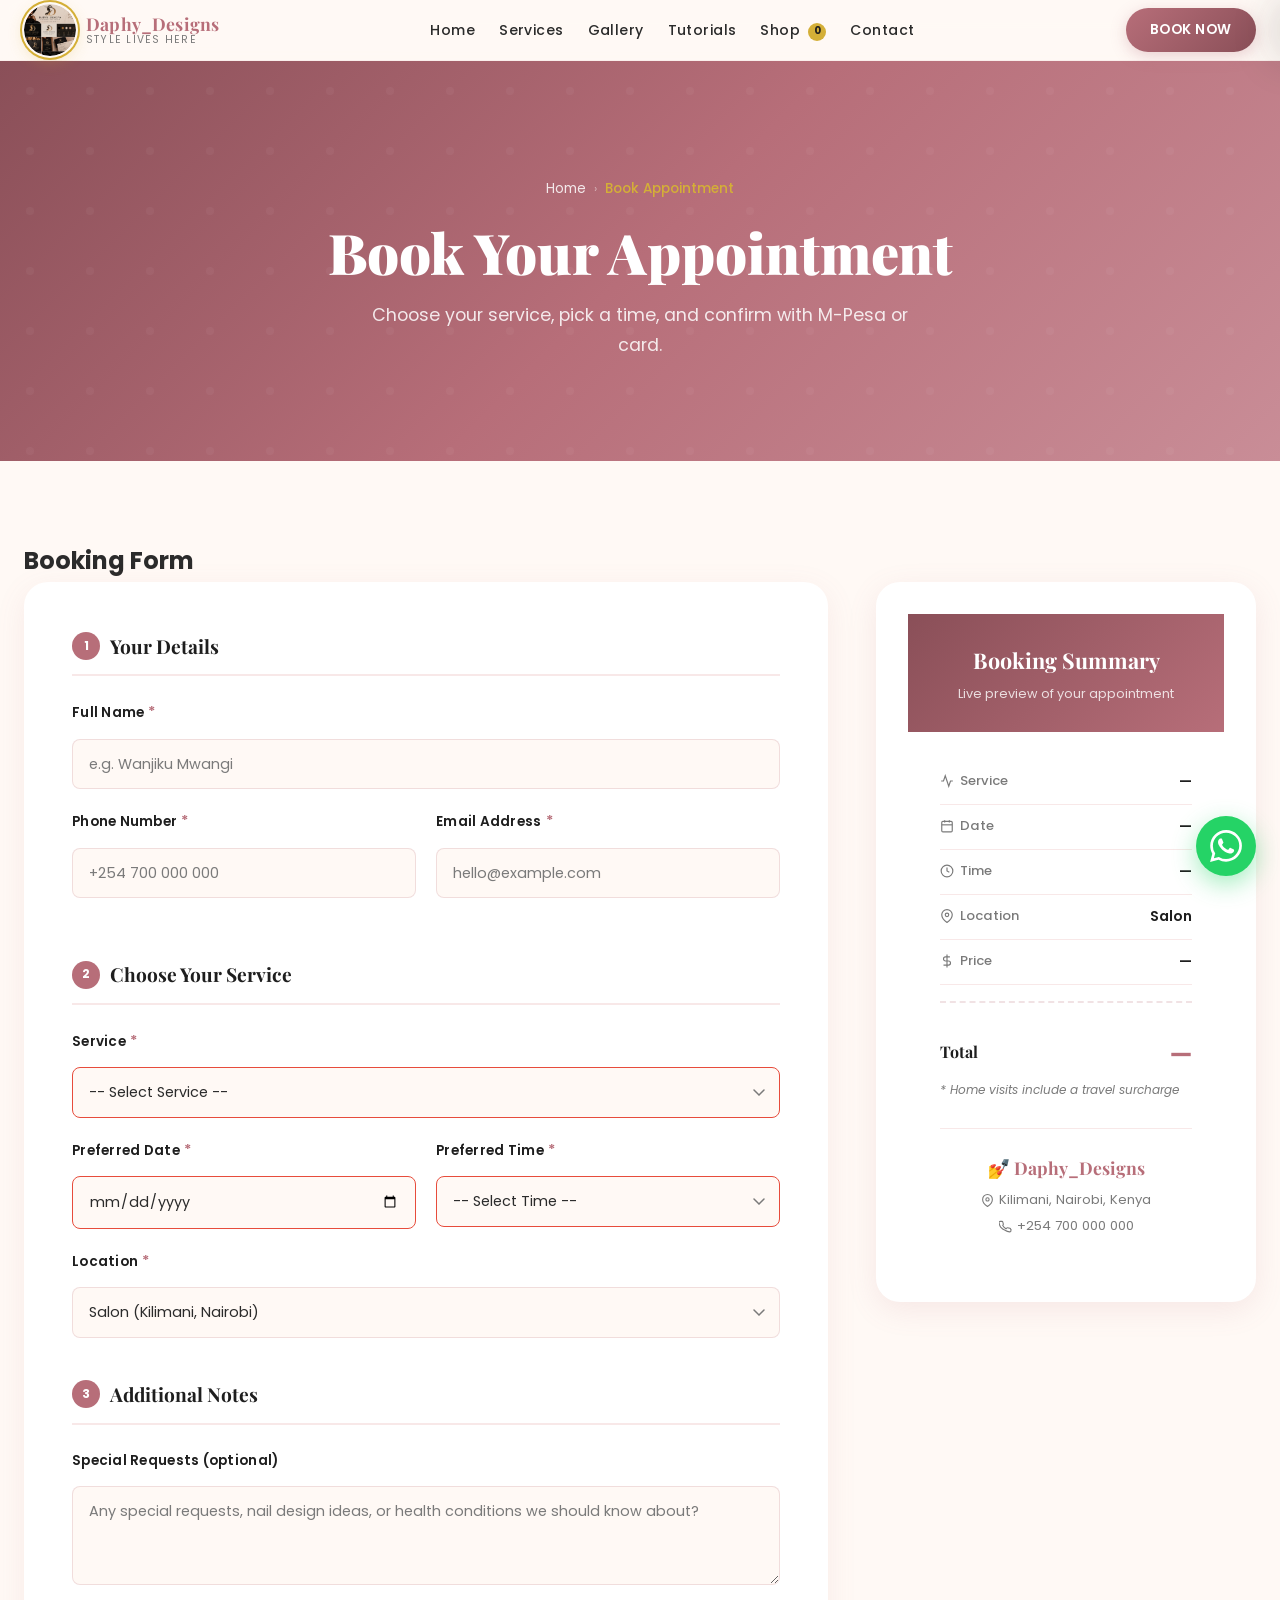
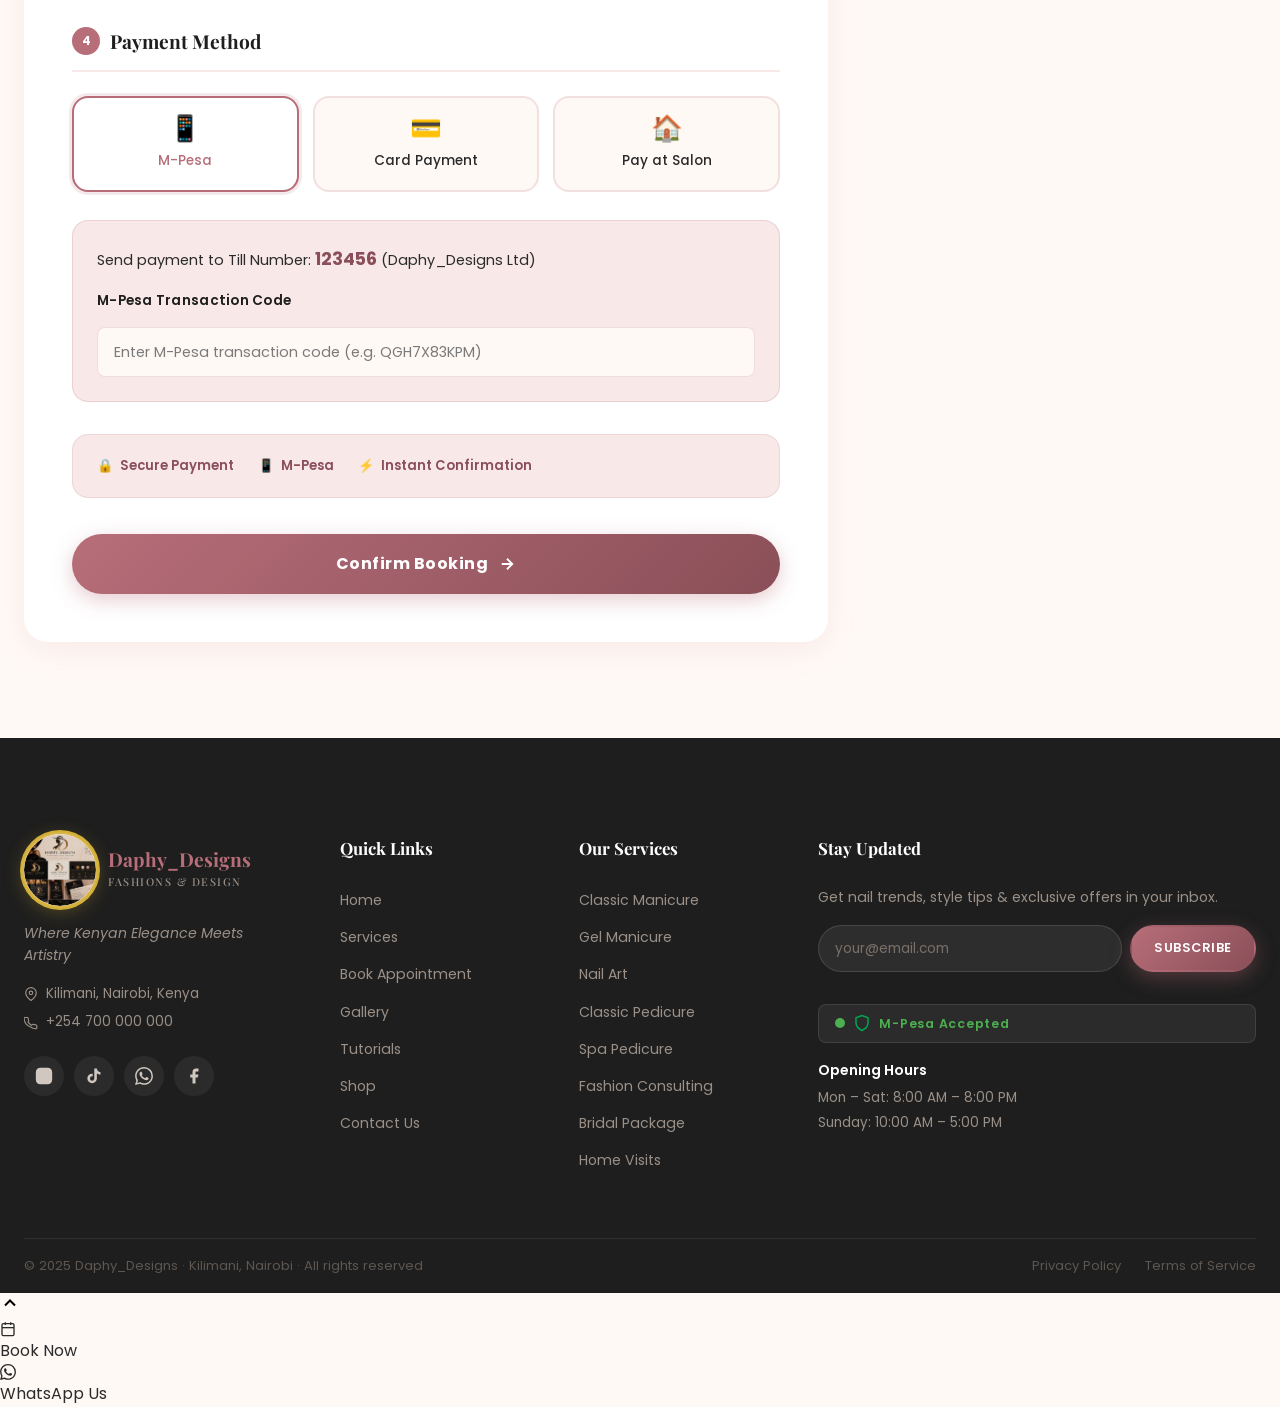
==== commit a7e37fdb: "feat: add logo, fix navbar/footer alignment, circular logo branding across all pages" ====
--- a/booking.html
+++ b/booking.html
@@ -601,7 +601,12 @@
   ════════════════════════════════════════════ -->
   <header id="main-header">
     <nav class="navbar">
-      <a href="index.html" class="nav-logo">💅 Daphy_Designs</a>
+      <a href="index.html" class="nav-logo" aria-label="Daphy_Designs Home">
+        <span class="logo-circle">
+          <img src="images/logo.png" alt="Daphy_Designs logo" loading="lazy" />
+        </span>
+        <span class="nav-logo-text">Daphy_Designs<span>Style Lives Here</span></span>
+      </a>
 
       <ul class="nav-links">
         <li><a href="index.html">Home</a></li>
@@ -625,7 +630,15 @@
 
       <!-- Mobile drawer -->
       <div class="nav-drawer" role="dialog" aria-label="Navigation menu">
-        <button class="drawer-close" aria-label="Close menu">✕</button>
+        <div class="drawer-header">
+          <a href="index.html" class="drawer-logo-link">
+            <span class="logo-circle">
+              <img src="images/logo.png" alt="Daphy_Designs" loading="lazy" />
+            </span>
+            <span class="drawer-logo-text">Daphy_Designs</span>
+          </a>
+          <button class="drawer-close" aria-label="Close menu">✕</button>
+        </div>
         <ul class="drawer-links">
           <li><a href="index.html">Home</a></li>
           <li><a href="services.html">Services</a></li>
@@ -1095,7 +1108,15 @@
 
         <!-- Column 1: Brand -->
         <div class="footer-col footer-brand">
-          <a href="index.html" class="footer-logo">💅 Daphy_Designs</a>
+          <a href="index.html" class="footer-logo" aria-label="Daphy_Designs Home">
+            <span class="logo-circle">
+              <img src="images/logo.png" alt="Daphy_Designs" loading="lazy" />
+            </span>
+            <span class="footer-logo-text">
+              <span class="footer-logo-name">Daphy_Designs</span>
+              <span class="footer-logo-sub">Fashions &amp; Design</span>
+            </span>
+          </a>
           <p class="footer-tagline">Where Kenyan Elegance Meets Artistry</p>
           <p class="footer-address">
             <svg width="14" height="14" viewBox="0 0 24 24" fill="none" stroke="currentColor" stroke-width="2" aria-hidden="true"><path d="M21 10c0 7-9 13-9 13s-9-6-9-13a9 9 0 0118 0z"/><circle cx="12" cy="10" r="3"/></svg>
--- a/css/styles.css
+++ b/css/styles.css
@@ -744,7 +744,8 @@
   transition: opacity 0.35s ease;
 }
 
-.nav-overlay.open {
+.nav-overlay.open,
+.nav-overlay.active {
   opacity: 1;
   pointer-events: auto;
 }
@@ -3936,3 +3937,611 @@
     color: #555;
   }
 }
+
+
+/* ============================================================
+   ALIGNMENT FIX — HTML class aliases
+   The HTML files use shorthand class names; these rules map
+   them to the correct layout styles so navbar and footer
+   render properly on all pages.
+   ============================================================ */
+
+/* ── Navbar inner wrapper ──────────────────────────────────── */
+/* Add flex layout & container to the <nav class="navbar"> element.
+   position/sticky lives on #main-header above it. */
+.navbar {
+  display: flex;
+  align-items: center;
+  justify-content: space-between;
+  max-width: 1280px;
+  margin-inline: auto;
+  padding-inline: var(--sp-3);
+  width: 100%;
+  height: 100%;
+}
+
+/* Logo */
+.nav-logo {
+  display: flex;
+  align-items: center;
+  gap: 8px;
+  font-family: var(--font-heading);
+  font-size: 1.35rem;
+  font-weight: 700;
+  color: var(--primary);
+  letter-spacing: -0.01em;
+  transition: color var(--transition);
+  flex-shrink: 0;
+  text-decoration: none;
+}
+.nav-logo:hover { color: var(--primary-dark); }
+
+/* Nav links list */
+.nav-links {
+  display: flex;
+  align-items: center;
+  gap: var(--sp-3);
+  list-style: none;
+  margin: 0;
+  padding: 0;
+}
+
+.nav-links li a {
+  font-size: 0.88rem;
+  font-weight: 500;
+  color: var(--text);
+  letter-spacing: 0.03em;
+  padding-bottom: 3px;
+  position: relative;
+  transition: color var(--transition);
+  text-decoration: none;
+}
+
+.nav-links li a::after {
+  content: '';
+  position: absolute;
+  bottom: -2px;
+  left: 0;
+  width: 0;
+  height: 2px;
+  background: linear-gradient(90deg, var(--primary), var(--accent));
+  border-radius: var(--radius-full);
+  transition: width var(--transition);
+}
+
+.nav-links li a:hover,
+.nav-links li a.active {
+  color: var(--primary);
+}
+
+.nav-links li a:hover::after,
+.nav-links li a.active::after {
+  width: 100%;
+}
+
+/* Cart count badge inside nav */
+.nav-links .cart-badge {
+  position: relative;
+  top: auto;
+  right: auto;
+  display: inline-flex;
+  vertical-align: middle;
+  margin-left: 4px;
+}
+
+/* Nav actions area (Book Now + hamburger) */
+.nav-actions {
+  display: flex;
+  align-items: center;
+  gap: var(--sp-2);
+  flex-shrink: 0;
+}
+
+/* Hamburger button */
+.hamburger {
+  display: none;
+  flex-direction: column;
+  justify-content: center;
+  align-items: center;
+  gap: 5px;
+  width: 40px;
+  height: 40px;
+  border-radius: var(--radius-sm);
+  background: none;
+  border: none;
+  cursor: pointer;
+  transition: background var(--transition);
+}
+.hamburger:hover { background: var(--blush); }
+
+.hamburger span {
+  display: block;
+  width: 22px;
+  height: 2px;
+  background: var(--charcoal);
+  border-radius: var(--radius-full);
+  transition: var(--transition);
+}
+
+.hamburger.open span:nth-child(1) {
+  transform: translateY(7px) rotate(45deg);
+}
+.hamburger.open span:nth-child(2) {
+  opacity: 0;
+  transform: scaleX(0);
+}
+.hamburger.open span:nth-child(3) {
+  transform: translateY(-7px) rotate(-45deg);
+}
+
+/* Drawer close button */
+.drawer-close {
+  width: 36px;
+  height: 36px;
+  display: flex;
+  align-items: center;
+  justify-content: center;
+  align-self: flex-end;
+  margin-bottom: var(--sp-2);
+  border-radius: var(--radius-full);
+  font-size: 1.2rem;
+  color: var(--muted);
+  background: none;
+  border: none;
+  cursor: pointer;
+  transition: background var(--transition), color var(--transition);
+}
+.drawer-close:hover {
+  background: var(--blush);
+  color: var(--primary);
+}
+
+/* Drawer links list */
+.drawer-links {
+  display: flex;
+  flex-direction: column;
+  gap: 4px;
+  list-style: none;
+  padding: 0;
+  margin: 0;
+}
+
+.drawer-links li a {
+  display: block;
+  padding: 12px 16px;
+  border-radius: var(--radius-sm);
+  font-size: 0.95rem;
+  font-weight: 500;
+  color: var(--text);
+  text-decoration: none;
+  transition: background var(--transition), color var(--transition);
+}
+.drawer-links li a:hover,
+.drawer-links li a.active {
+  background: var(--blush);
+  color: var(--primary);
+}
+
+/* Book button inside drawer */
+.drawer-book-btn {
+  display: block;
+  text-align: center;
+  margin-top: var(--sp-3);
+  padding: 12px 24px !important;
+  background: linear-gradient(135deg, var(--primary), var(--primary-dark));
+  color: var(--white) !important;
+  border-radius: var(--radius-full) !important;
+  font-weight: 600;
+  letter-spacing: 0.04em;
+}
+
+/* Hide nav links & show hamburger on mobile */
+@media (max-width: 768px) {
+  .nav-links { display: none; }
+  .hamburger { display: flex; }
+  .nav-actions .btn-book { display: none; }
+}
+
+/* ── HEADER element wrapping the navbar ───────────────────── */
+/* The <nav class="navbar"> is already sticky via its own rule above.
+   The header wrapper just needs to exist as a block element. */
+#main-header {
+  display: block;
+}
+
+/* Scrolled state — apply to both nav and header for JS compatibility */
+#main-header.scrolled .navbar,
+.navbar.scrolled {
+  box-shadow: 0 4px 24px rgba(183, 110, 121, 0.18);
+  background: rgba(255, 249, 245, 0.97);
+}
+
+/* ── FOOTER aliases ───────────────────────────────────────── */
+.site-footer {
+  background-color: var(--charcoal);
+  color: #D0C8C0;
+  padding-top: var(--sp-7);
+}
+
+.footer-grid {
+  display: grid;
+  grid-template-columns: 1.4fr 1fr 1fr 1.4fr;
+  gap: var(--sp-5);
+  padding-bottom: var(--sp-6);
+  border-bottom: 1px solid rgba(255, 255, 255, 0.08);
+}
+
+.footer-col {
+  display: flex;
+  flex-direction: column;
+}
+
+.footer-brand {}
+
+.footer-logo {
+  font-family: var(--font-heading);
+  font-size: 1.4rem;
+  font-weight: 700;
+  color: var(--primary);
+  margin-bottom: var(--sp-2);
+  display: block;
+  text-decoration: none;
+}
+
+.footer-tagline {
+  font-size: 0.88rem;
+  color: #9A9088;
+  font-style: italic;
+  margin-bottom: var(--sp-2);
+  line-height: 1.6;
+}
+
+.footer-address,
+.footer-phone {
+  display: flex;
+  align-items: center;
+  gap: 8px;
+  font-size: 0.84rem;
+  color: #9A9088;
+  margin-bottom: 6px;
+}
+
+.footer-heading {
+  font-family: var(--font-heading);
+  font-size: 1.05rem;
+  font-weight: 700;
+  color: var(--white);
+  margin-bottom: var(--sp-3);
+}
+
+.footer-links {
+  list-style: none;
+  padding: 0;
+  margin: 0;
+  display: flex;
+  flex-direction: column;
+  gap: 10px;
+}
+
+.footer-links li a {
+  font-size: 0.88rem;
+  color: #9A9088;
+  text-decoration: none;
+  transition: color var(--transition), padding-left var(--transition);
+}
+.footer-links li a:hover {
+  color: var(--primary);
+  padding-left: 6px;
+}
+
+.footer-socials {
+  display: flex;
+  gap: 10px;
+  margin-top: var(--sp-2);
+  flex-wrap: wrap;
+}
+
+.social-icon {
+  display: flex;
+  align-items: center;
+  justify-content: center;
+  width: 40px;
+  height: 40px;
+  border-radius: var(--radius-full);
+  background: rgba(255, 255, 255, 0.06);
+  color: #D0C8C0;
+  text-decoration: none;
+  transition: background var(--transition), color var(--transition), transform var(--transition);
+}
+.social-icon:hover {
+  background: var(--primary);
+  color: var(--white);
+  transform: translateY(-3px);
+}
+.social-icon svg {
+  width: 18px;
+  height: 18px;
+  fill: currentColor;
+}
+
+.footer-newsletter-sub {
+  font-size: 0.88rem;
+  color: #9A9088;
+  margin-bottom: var(--sp-2);
+  line-height: 1.6;
+}
+
+.footer-newsletter-form {
+  display: flex;
+  gap: 8px;
+  margin-bottom: var(--sp-2);
+}
+
+.footer-newsletter-form input[type="email"] {
+  flex: 1;
+  padding: 11px 16px;
+  background: rgba(255, 255, 255, 0.07);
+  border: 1px solid rgba(255, 255, 255, 0.12);
+  border-radius: var(--radius-full);
+  color: var(--white);
+  font-size: 0.85rem;
+  outline: none;
+  transition: border-color var(--transition);
+}
+.footer-newsletter-form input[type="email"]::placeholder { color: #7A7068; }
+.footer-newsletter-form input[type="email"]:focus { border-color: var(--primary); }
+
+.footer-hours {
+  margin-top: var(--sp-2);
+  font-size: 0.84rem;
+  color: #9A9088;
+}
+.footer-hours h5 {
+  font-size: 0.88rem;
+  color: var(--white);
+  font-weight: 600;
+  margin-bottom: 4px;
+}
+.footer-hours p { margin-bottom: 2px; }
+
+.footer-bottom {
+  padding: var(--sp-2) 0;
+  display: flex;
+  align-items: center;
+  justify-content: space-between;
+  flex-wrap: wrap;
+  gap: var(--sp-2);
+}
+
+.footer-bottom p {
+  font-size: 0.82rem;
+  color: #5E5650;
+}
+
+.footer-bottom-links {
+  display: flex;
+  gap: var(--sp-3);
+}
+
+.footer-bottom-links a {
+  font-size: 0.82rem;
+  color: #5E5650;
+  text-decoration: none;
+  transition: color var(--transition);
+}
+.footer-bottom-links a:hover { color: var(--primary); }
+
+/* Footer responsive */
+@media (max-width: 1024px) {
+  .footer-grid {
+    grid-template-columns: 1fr 1fr;
+    gap: var(--sp-4);
+  }
+}
+
+@media (max-width: 640px) {
+  .footer-grid {
+    grid-template-columns: 1fr;
+    gap: var(--sp-4);
+  }
+  .footer-newsletter-form {
+    flex-direction: column;
+  }
+  .footer-bottom {
+    flex-direction: column;
+    text-align: center;
+  }
+}
+
+
+/* ============================================================
+   LOGO IMAGE STYLES — circular frame with gold ring
+   ============================================================ */
+
+/* ── Shared circle mixin (applied via wrapper span) ──────── */
+.logo-circle {
+  display: flex;
+  align-items: center;
+  justify-content: center;
+  border-radius: 50%;
+  overflow: hidden;
+  background: #fff;
+  /* Double gold-ring border: inner cream gap + outer gold */
+  box-shadow:
+    0 0 0 2px var(--cream),
+    0 0 0 4px var(--accent),
+    0 4px 16px rgba(212, 175, 55, 0.30);
+  flex-shrink: 0;
+  transition: box-shadow var(--transition), transform var(--transition);
+}
+
+.logo-circle img {
+  width: 100%;
+  height: 100%;
+  object-fit: cover;
+  object-position: center top;
+  display: block;
+  border-radius: 50%;
+}
+
+/* ── Navbar logo ─────────────────────────────────────────── */
+.nav-logo {
+  padding: 4px 0;
+  display: flex;
+  align-items: center;
+  gap: 10px;
+  text-decoration: none;
+}
+
+.nav-logo .logo-circle {
+  width: 52px;
+  height: 52px;
+}
+
+.nav-logo:hover .logo-circle {
+  box-shadow:
+    0 0 0 2px var(--cream),
+    0 0 0 4px var(--primary),
+    0 6px 20px rgba(183, 110, 121, 0.35);
+  transform: scale(1.06);
+}
+
+/* Wordmark next to the circle in the navbar */
+.nav-logo-text {
+  font-family: var(--font-heading);
+  font-size: 1.1rem;
+  font-weight: 700;
+  color: var(--primary);
+  letter-spacing: 0.01em;
+  line-height: 1.2;
+  display: flex;
+  flex-direction: column;
+}
+
+.nav-logo-text span {
+  font-size: 0.65rem;
+  font-weight: 400;
+  font-family: var(--font-body);
+  color: var(--muted);
+  letter-spacing: 0.12em;
+  text-transform: uppercase;
+}
+
+/* ── Footer logo ─────────────────────────────────────────── */
+.footer-logo {
+  display: inline-flex;
+  align-items: center;
+  gap: 12px;
+  margin-bottom: var(--sp-2);
+  text-decoration: none;
+}
+
+.footer-logo .logo-circle {
+  width: 72px;
+  height: 72px;
+  /* On dark footer, swap cream gap for a dark gap so ring pops */
+  box-shadow:
+    0 0 0 2px rgba(255,255,255,0.08),
+    0 0 0 4px var(--accent),
+    0 4px 20px rgba(212, 175, 55, 0.35);
+}
+
+.footer-logo:hover .logo-circle {
+  box-shadow:
+    0 0 0 2px rgba(255,255,255,0.12),
+    0 0 0 4px var(--primary),
+    0 8px 28px rgba(183, 110, 121, 0.45);
+  transform: scale(1.06);
+}
+
+.footer-logo-text {
+  display: flex;
+  flex-direction: column;
+  gap: 2px;
+}
+
+.footer-logo-name {
+  font-family: var(--font-heading);
+  font-size: 1.2rem;
+  font-weight: 700;
+  color: var(--primary);
+  line-height: 1.2;
+}
+
+.footer-logo-sub {
+  font-size: 0.68rem;
+  font-weight: 500;
+  letter-spacing: 0.14em;
+  text-transform: uppercase;
+  color: #9A9088;
+}
+
+/* ── Drawer logo ─────────────────────────────────────────── */
+.drawer-logo-link {
+  display: flex;
+  align-items: center;
+  gap: 10px;
+  text-decoration: none;
+}
+
+.drawer-logo-link .logo-circle {
+  width: 48px;
+  height: 48px;
+}
+
+.drawer-logo-link:hover .logo-circle {
+  transform: scale(1.05);
+  box-shadow:
+    0 0 0 2px var(--cream),
+    0 0 0 4px var(--primary),
+    0 4px 12px rgba(183, 110, 121, 0.3);
+}
+
+.drawer-logo-text {
+  font-family: var(--font-heading);
+  font-size: 1rem;
+  font-weight: 700;
+  color: var(--primary);
+}
+
+/* ── Mobile: slightly smaller nav circle ─────────────────── */
+@media (max-width: 768px) {
+  .nav-logo .logo-circle {
+    width: 44px;
+    height: 44px;
+  }
+  .nav-logo-text {
+    font-size: 0.95rem;
+  }
+}
+
+
+/* ── Mobile drawer header with logo ──────────────────────── */
+.drawer-header {
+  display: flex;
+  align-items: center;
+  justify-content: space-between;
+  padding-bottom: var(--sp-2);
+  margin-bottom: var(--sp-2);
+  border-bottom: 1px solid var(--blush-dark);
+}
+
+.drawer-logo-link {
+  display: flex;
+  align-items: center;
+}
+
+.drawer-logo-img {
+  height: 52px;
+  width: auto;
+  max-width: 140px;
+  object-fit: contain;
+  /* logo has white bg — multiply on white drawer background */
+  mix-blend-mode: multiply;
+}
+
+/* Reposition drawer-close to sit inline with logo */
+.drawer-header .drawer-close {
+  margin-bottom: 0;
+  align-self: center;
+}
